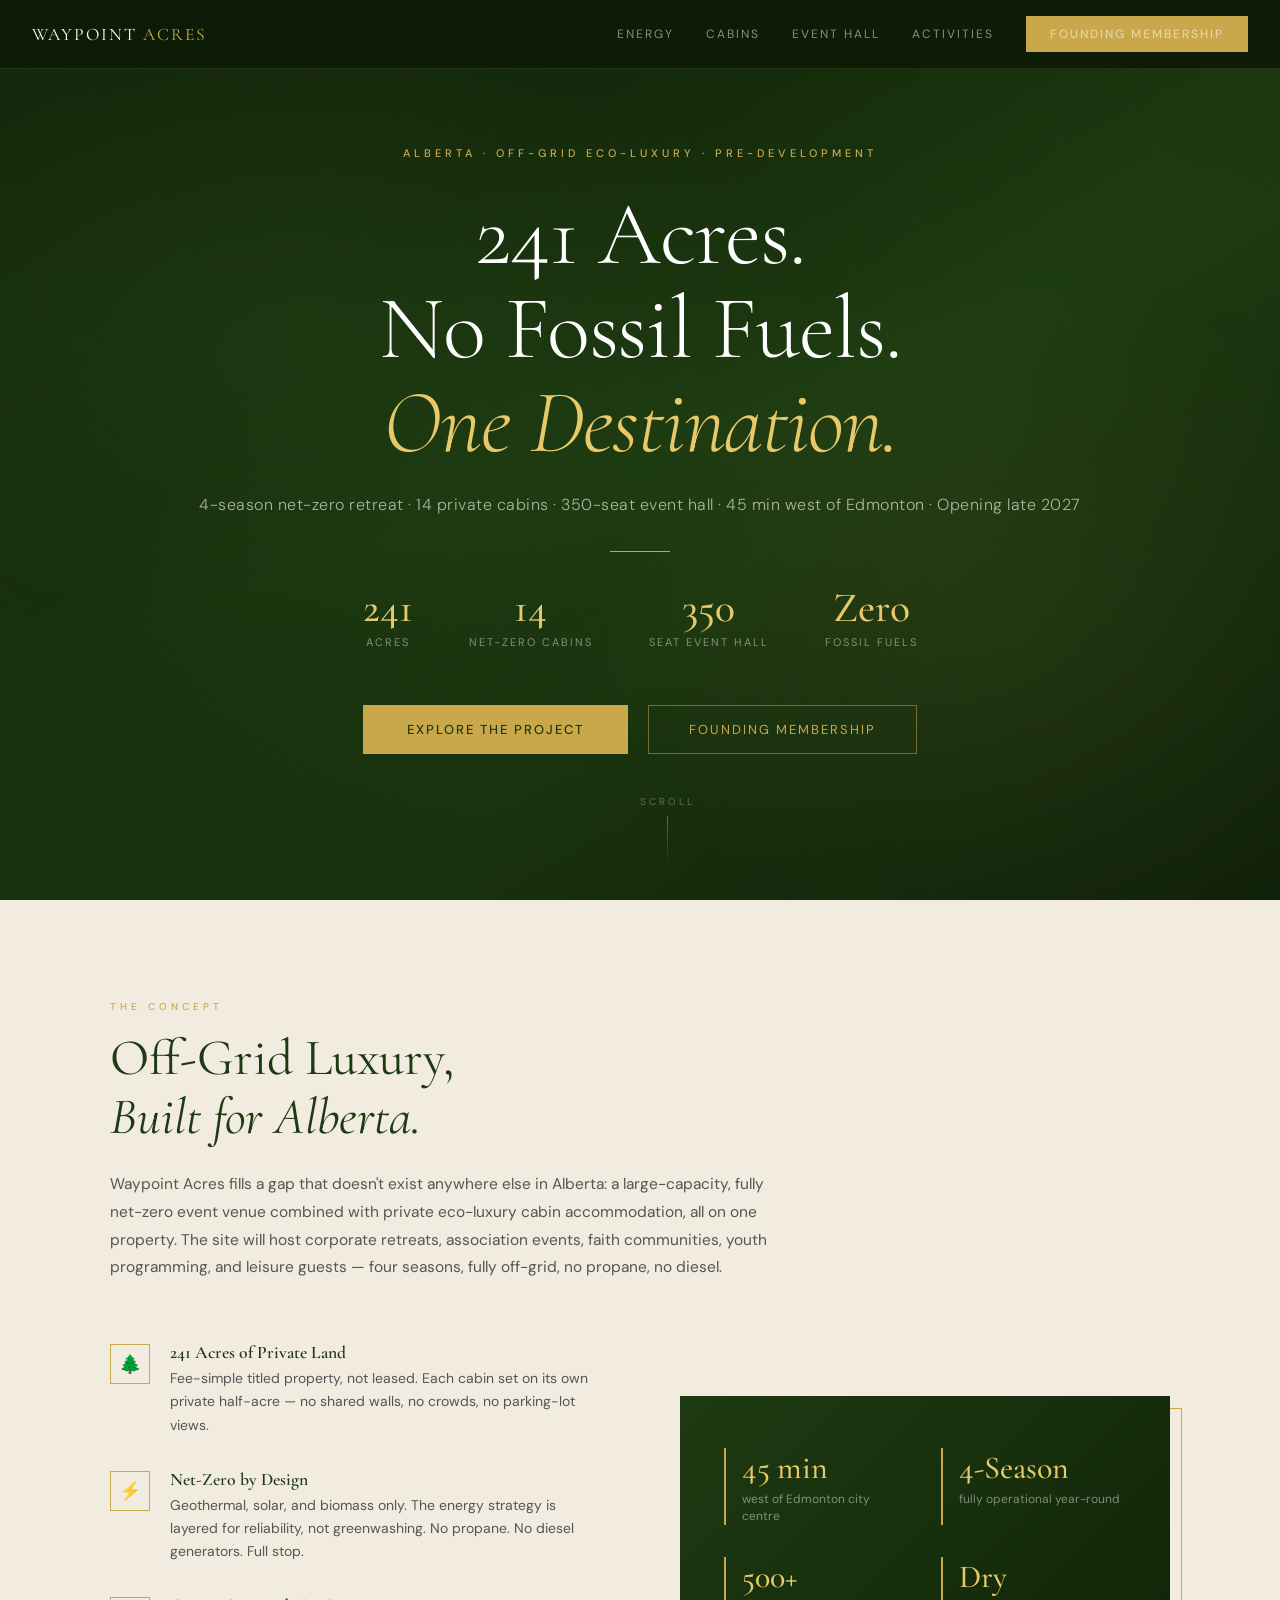
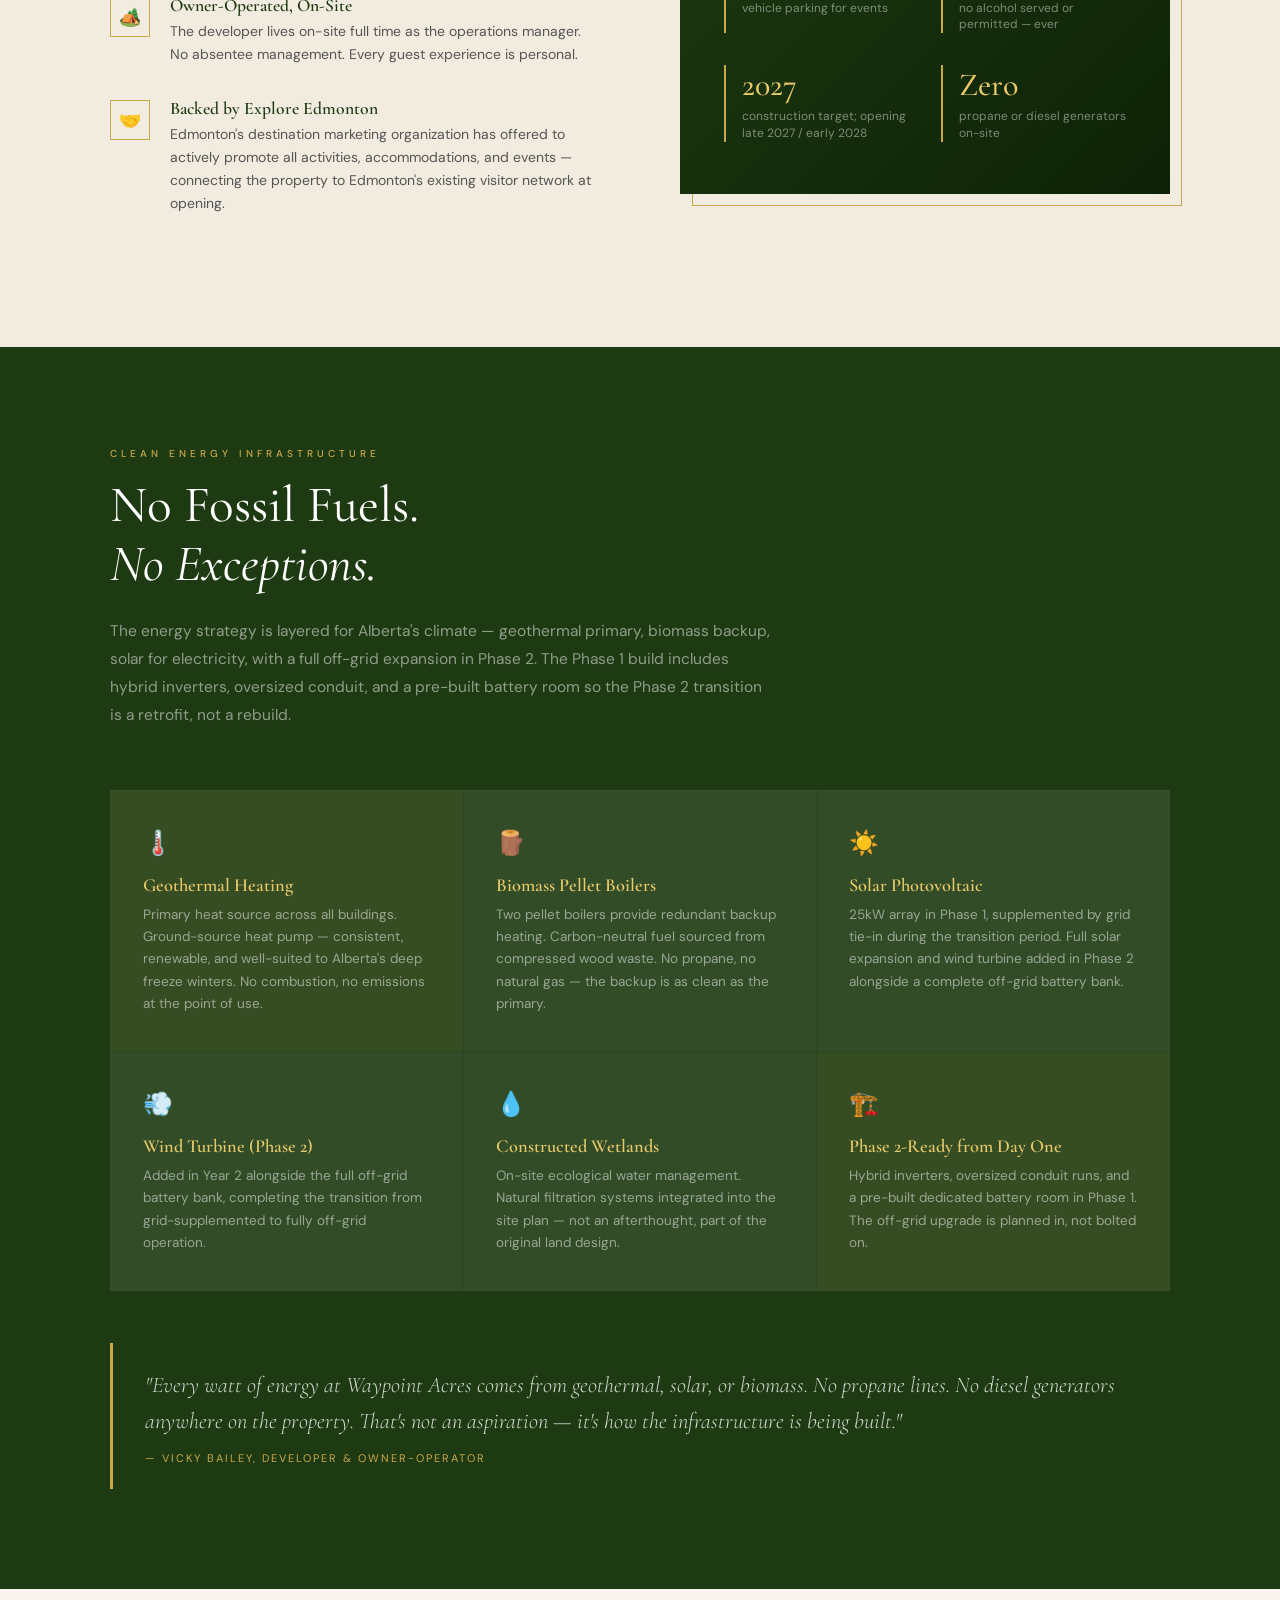
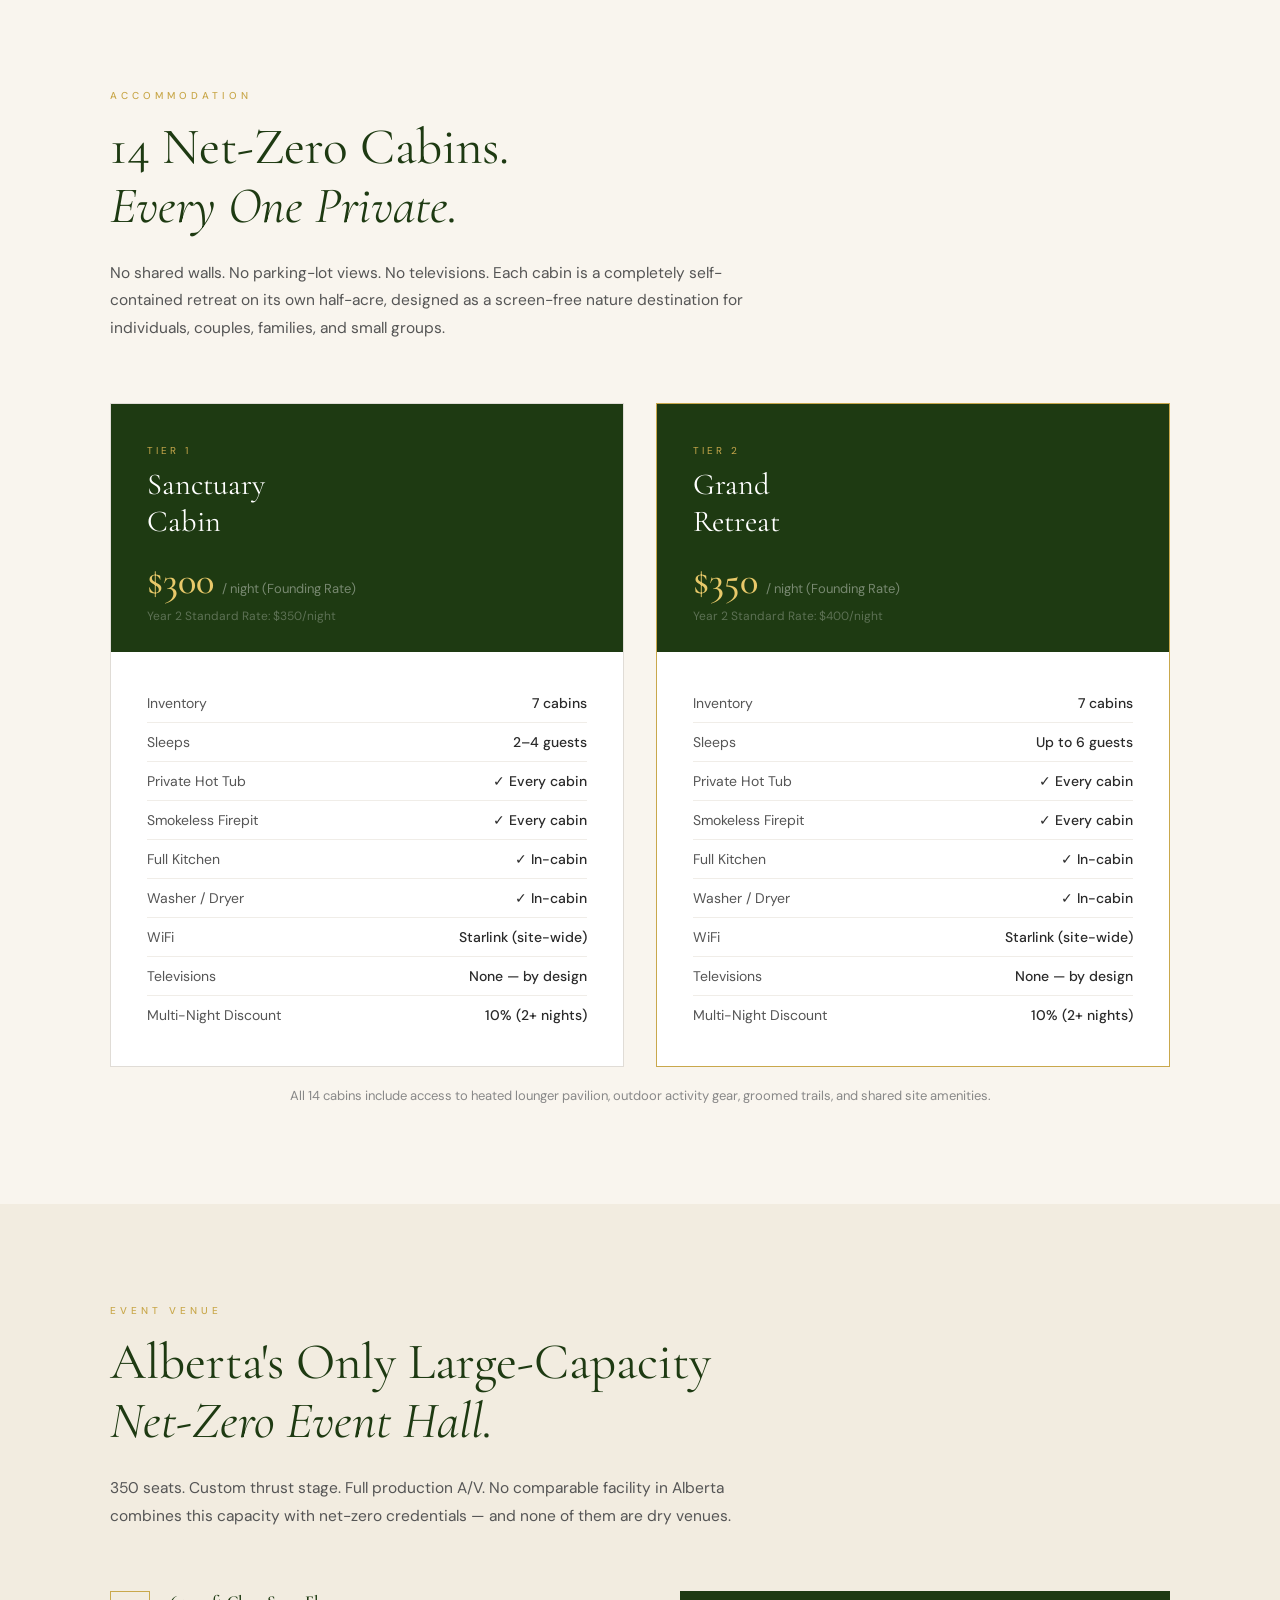
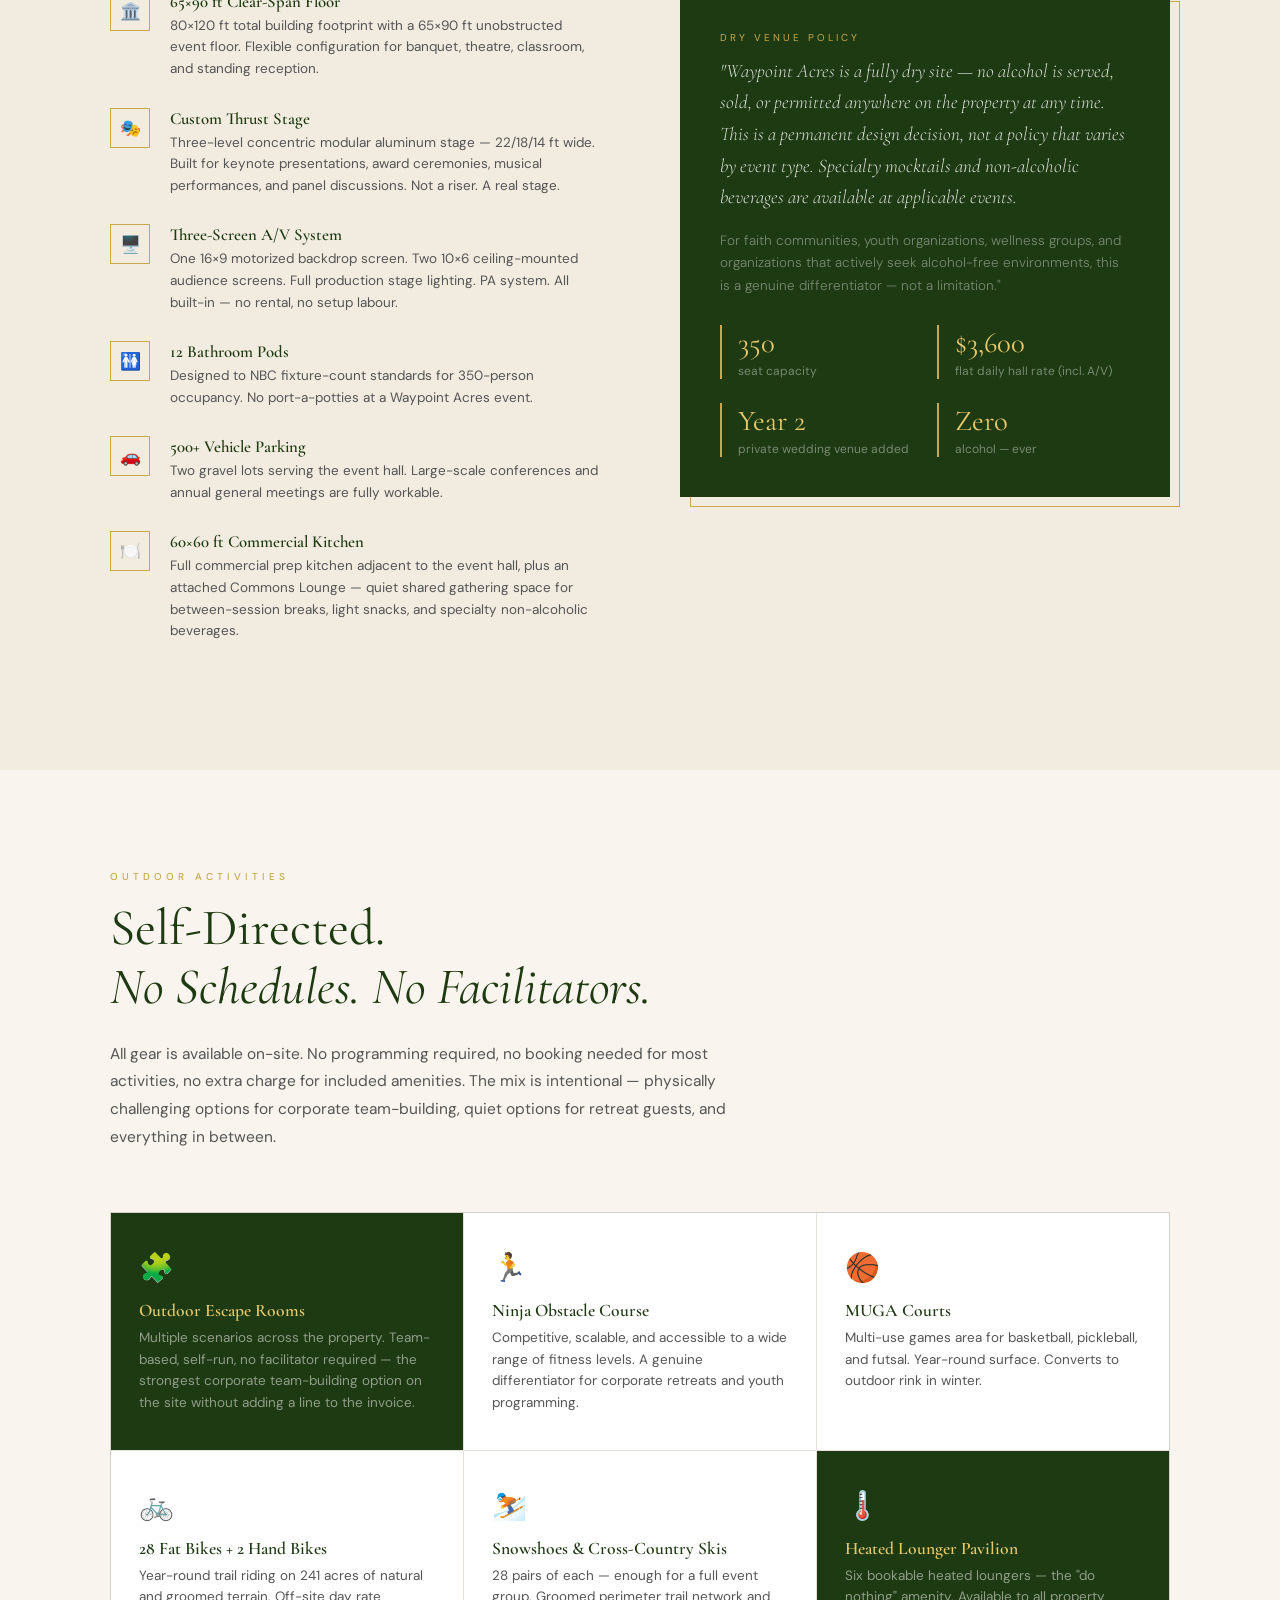
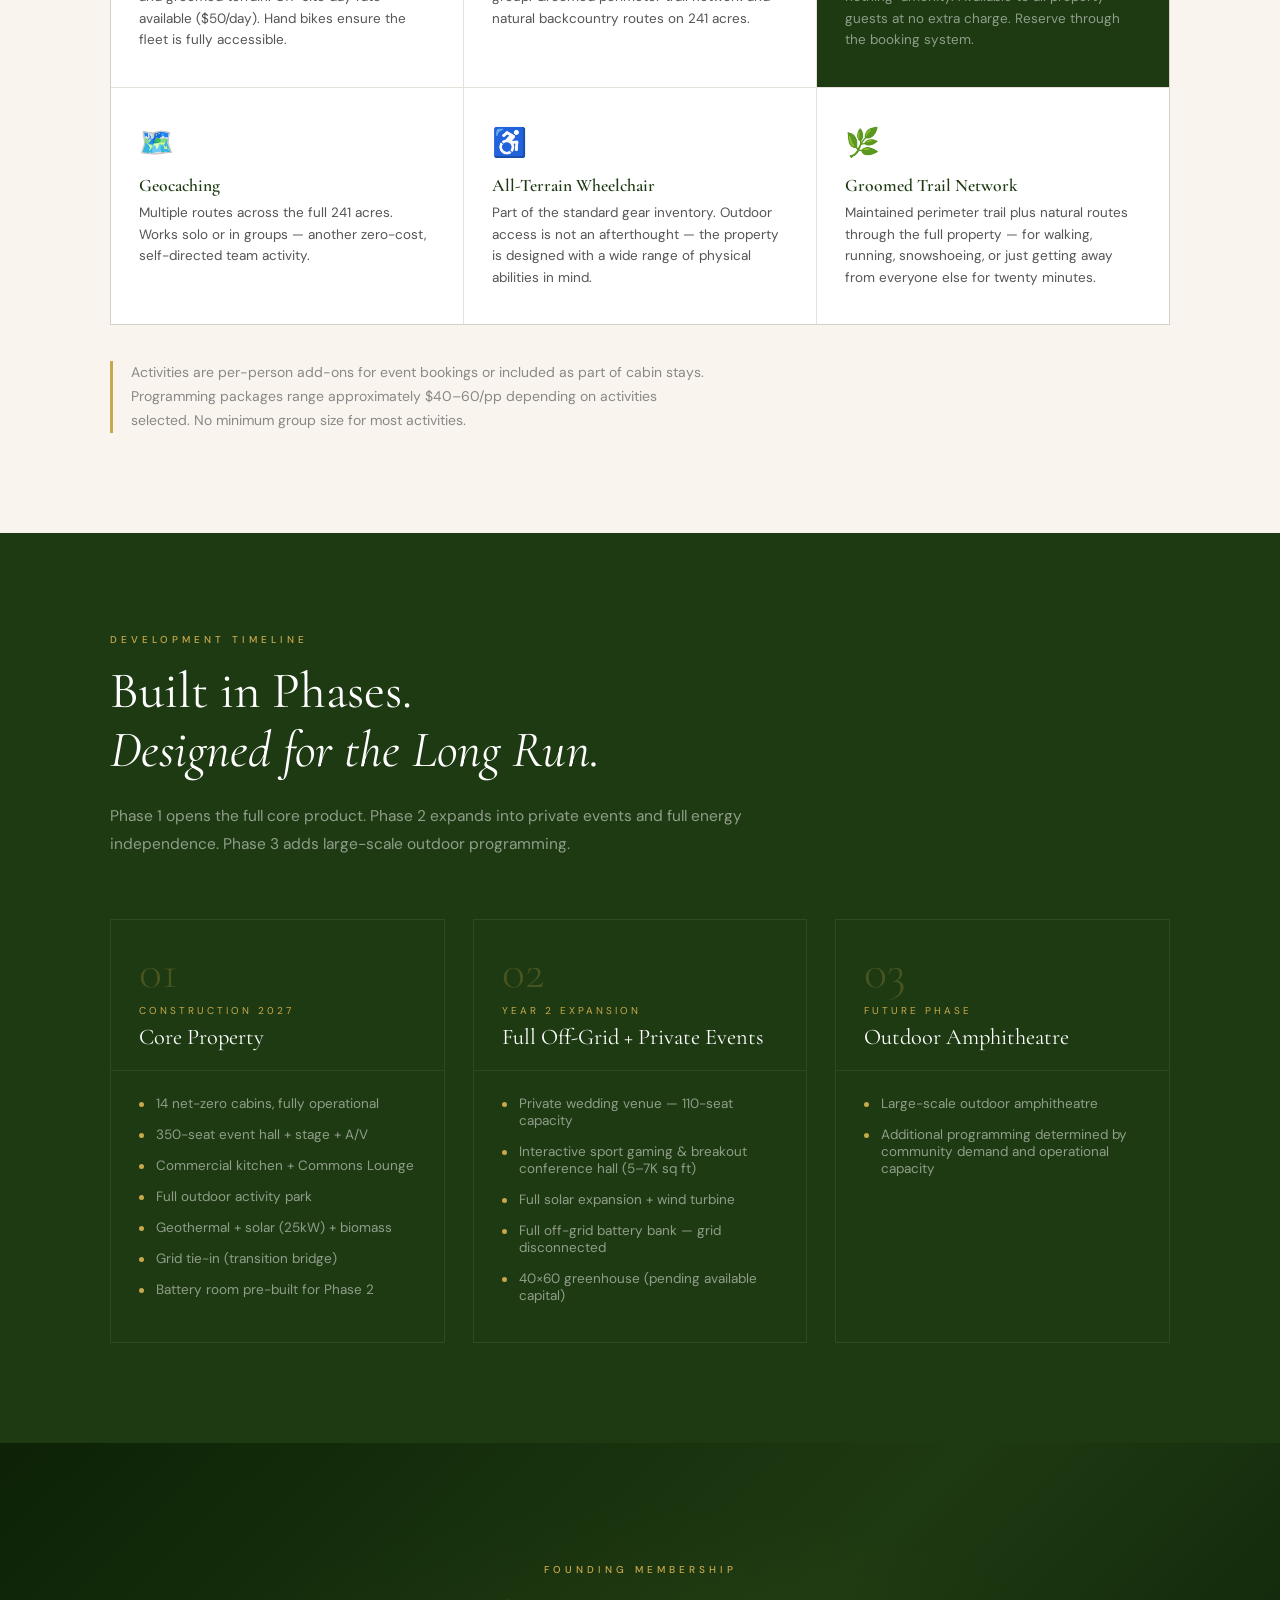
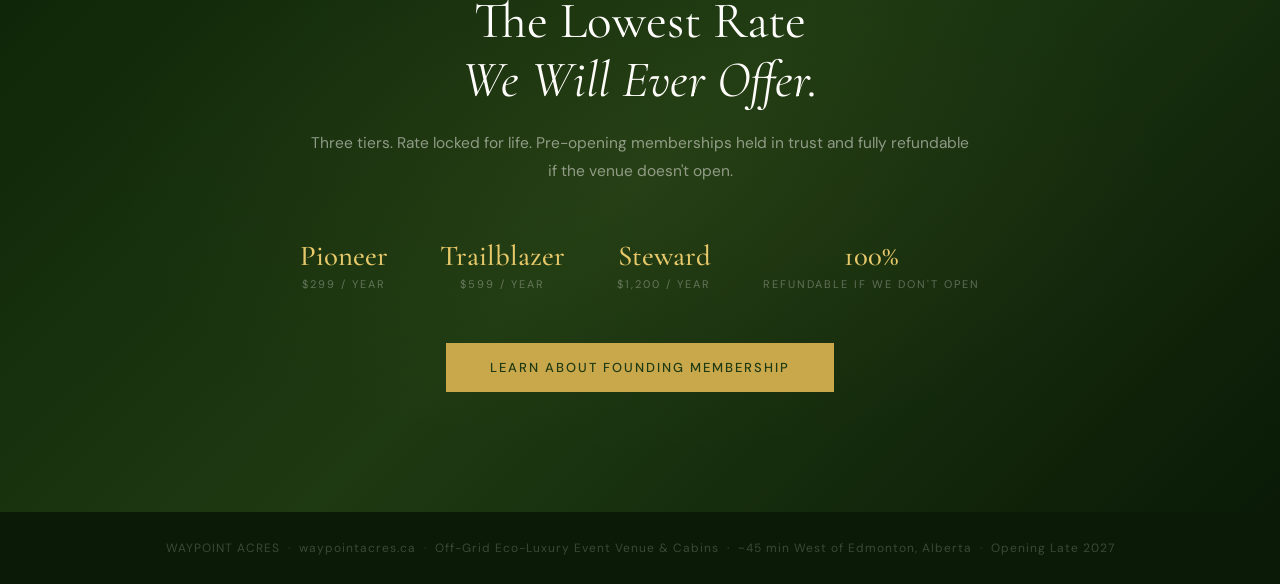
==== index.html @ ee77855a "Create WAhome repo" ====
<!DOCTYPE html>
<html lang="en">
<head>
<meta charset="UTF-8">
<meta name="viewport" content="width=device-width, initial-scale=1.0">
<title>About the Project — Waypoint Acres</title>
<link href="https://fonts.googleapis.com/css2?family=Cormorant+Garamond:ital,wght@0,300;0,400;0,500;0,600;1,300;1,400&family=DM+Sans:wght@300;400;500&display=swap" rel="stylesheet">
<style>
  :root {
    --forest:      #1e3a12;
    --forest-mid:  #2d5016;
    --moss:        #4a7c2f;
    --gold:        #c9a84c;
    --gold-light:  #e8c96a;
    --cream:       #f9f5ee;
    --warm:        #f2ece0;
    --charcoal:    #2a2a2a;
    --mid:         #555;
    --light:       #888;
  }
  * { margin: 0; padding: 0; box-sizing: border-box; }
  html { scroll-behavior: smooth; }
  body { font-family: 'DM Sans', sans-serif; background: var(--cream); color: var(--charcoal); overflow-x: hidden; }

  /* ── NAV ─────────────────────────────────────────────── */
  .topnav {
    position: fixed; top: 0; left: 0; right: 0; z-index: 100;
    background: rgba(14, 28, 8, 0.92); backdrop-filter: blur(8px);
    padding: 16px 32px;
    display: flex; align-items: center; justify-content: space-between;
    border-bottom: 1px solid rgba(201,168,76,0.15);
  }
  .nav-logo { font-family: 'Cormorant Garamond', serif; font-size: 1.1rem; font-weight: 400; color: #fff; letter-spacing: 2px; text-transform: uppercase; text-decoration: none; }
  .nav-logo span { color: var(--gold); }
  .nav-links { display: flex; align-items: center; gap: 32px; }
  .nav-links a { font-size: 12px; letter-spacing: 2px; text-transform: uppercase; color: rgba(255,255,255,0.5); text-decoration: none; transition: color 0.2s; }
  .nav-links a:hover { color: var(--gold); }
  .nav-cta {
    padding: 10px 24px; background: var(--gold); color: var(--forest);
    font-size: 11px; font-weight: 500; letter-spacing: 2px; text-transform: uppercase;
    text-decoration: none; transition: background 0.2s;
  }
  .nav-cta:hover { background: var(--gold-light); }

  /* ── HERO ─────────────────────────────────────────────── */
  .hero {
    min-height: 100vh;
    background:
      linear-gradient(160deg, rgba(18,35,10,0.85) 0%, rgba(30,58,18,0.62) 50%, rgba(18,35,10,0.82) 100%),
      repeating-linear-gradient(60deg, transparent, transparent 80px, rgba(255,255,255,0.015) 80px, rgba(255,255,255,0.015) 81px),
      linear-gradient(135deg, #1a3a0d 0%, #0d2206 30%, #1e4010 60%, #0a1a06 100%);
    display: flex; flex-direction: column; justify-content: center; align-items: center;
    text-align: center; padding: 80px 32px; position: relative; overflow: hidden;
  }
  .hero::before {
    content: '';
    position: absolute; inset: 0;
    background:
      radial-gradient(ellipse 55% 50% at 25% 38%, rgba(74,124,47,0.14) 0%, transparent 70%),
      radial-gradient(ellipse 45% 55% at 78% 68%, rgba(201,168,76,0.07) 0%, transparent 70%);
  }
  .hero-eyebrow { font-size: 11px; font-weight: 500; letter-spacing: 4px; text-transform: uppercase; color: var(--gold); margin-bottom: 28px; position: relative; z-index: 1; opacity: 0; animation: fadeUp 0.8s ease 0.2s forwards; }
  .hero h1 { font-family: 'Cormorant Garamond', serif; font-size: clamp(3rem, 7vw, 6rem); font-weight: 300; color: #fff; line-height: 1.05; letter-spacing: -1px; position: relative; z-index: 1; opacity: 0; animation: fadeUp 1s ease 0.4s forwards; }
  .hero h1 em { font-style: italic; color: var(--gold-light); }
  .hero-sub { font-size: 16px; font-weight: 300; color: rgba(255,255,255,0.62); margin-top: 24px; letter-spacing: 0.5px; position: relative; z-index: 1; opacity: 0; animation: fadeUp 1s ease 0.6s forwards; }
  .hero-divider { width: 60px; height: 1px; background: var(--gold); margin: 36px auto; position: relative; z-index: 1; opacity: 0; animation: fadeUp 1s ease 0.7s forwards; }
  .hero-stats { display: flex; gap: 56px; justify-content: center; flex-wrap: wrap; position: relative; z-index: 1; opacity: 0; animation: fadeUp 1s ease 0.9s forwards; }
  .hero-stat { text-align: center; }
  .hero-stat-num { font-family: 'Cormorant Garamond', serif; font-size: 2.6rem; font-weight: 500; color: var(--gold-light); line-height: 1; }
  .hero-stat-label { font-size: 11px; font-weight: 400; color: rgba(255,255,255,0.45); letter-spacing: 2px; text-transform: uppercase; margin-top: 6px; }
  .hero-cta { margin-top: 56px; position: relative; z-index: 1; opacity: 0; animation: fadeUp 1s ease 1.1s forwards; }
  .btn-primary { display: inline-block; padding: 16px 44px; background: var(--gold); color: var(--forest); font-size: 13px; font-weight: 500; letter-spacing: 2px; text-transform: uppercase; text-decoration: none; transition: all 0.3s ease; }
  .btn-primary:hover { background: var(--gold-light); transform: translateY(-2px); }
  .btn-ghost { display: inline-block; padding: 15px 40px; border: 1px solid rgba(201,168,76,0.5); color: var(--gold); font-size: 13px; font-weight: 400; letter-spacing: 2px; text-transform: uppercase; text-decoration: none; margin-left: 16px; transition: all 0.3s ease; }
  .btn-ghost:hover { border-color: var(--gold); background: rgba(201,168,76,0.07); }
  .scroll-hint { position: absolute; bottom: 36px; left: 50%; transform: translateX(-50%); z-index: 1; opacity: 0; animation: fadeUp 1s ease 1.4s forwards; display: flex; flex-direction: column; align-items: center; gap: 8px; }
  .scroll-hint span { font-size: 10px; letter-spacing: 3px; text-transform: uppercase; color: rgba(255,255,255,0.3); }
  .scroll-line { width: 1px; height: 48px; background: linear-gradient(to bottom, rgba(255,255,255,0.3), transparent); animation: pulse-line 2s ease-in-out infinite; }

  /* ── SECTIONS ─────────────────────────────────────────── */
  section { padding: 100px 32px; }
  .container { max-width: 1060px; margin: 0 auto; }
  .section-label { font-size: 10px; font-weight: 500; letter-spacing: 4px; text-transform: uppercase; color: var(--gold); margin-bottom: 16px; }
  .section-title { font-family: 'Cormorant Garamond', serif; font-size: clamp(2rem, 4vw, 3.2rem); font-weight: 400; color: var(--forest); line-height: 1.15; margin-bottom: 24px; }
  .section-title em { font-style: italic; }
  .section-body { font-size: 15.5px; line-height: 1.8; color: var(--mid); max-width: 660px; }

  /* ── INTRO / ABOUT ────────────────────────────────────── */
  .about { background: var(--warm); }
  .about-grid { display: grid; grid-template-columns: 1fr 1fr; gap: 80px; align-items: center; margin-top: 60px; }
  .about-feature { display: flex; gap: 20px; margin-bottom: 32px; align-items: flex-start; }
  .feature-icon { width: 40px; height: 40px; min-width: 40px; border: 1px solid var(--gold); display: flex; align-items: center; justify-content: center; font-size: 18px; margin-top: 2px; }
  .feature-text h4 { font-family: 'Cormorant Garamond', serif; font-size: 1.1rem; font-weight: 600; color: var(--forest); margin-bottom: 4px; }
  .feature-text p { font-size: 14px; color: var(--mid); line-height: 1.65; }
  .about-visual { background: linear-gradient(135deg, var(--forest) 0%, #0d2206 100%); padding: 52px 44px; position: relative; }
  .about-visual::before { content: ''; position: absolute; top: 12px; left: 12px; right: -12px; bottom: -12px; border: 1px solid var(--gold); z-index: -1; }
  .about-stat-grid { display: grid; grid-template-columns: 1fr 1fr; gap: 32px; }
  .about-stat { border-left: 2px solid var(--gold); padding-left: 16px; }
  .about-stat-num { font-family: 'Cormorant Garamond', serif; font-size: 2rem; font-weight: 500; color: var(--gold-light); }
  .about-stat-desc { font-size: 12px; color: rgba(255,255,255,0.45); margin-top: 4px; line-height: 1.4; }

  /* ── ENERGY ───────────────────────────────────────────── */
  .energy { background: var(--forest); }
  .energy .section-label { color: var(--gold); }
  .energy .section-title { color: #fff; }
  .energy .section-body { color: rgba(255,255,255,0.5); }
  .energy-grid { display: grid; grid-template-columns: repeat(3, 1fr); gap: 1px; background: rgba(255,255,255,0.06); margin-top: 60px; border: 1px solid rgba(255,255,255,0.06); }
  .energy-block { background: rgba(255,255,255,0.03); padding: 36px 32px; }
  .energy-block-icon { font-size: 24px; margin-bottom: 16px; }
  .energy-block h4 { font-family: 'Cormorant Garamond', serif; font-size: 1.15rem; font-weight: 600; color: var(--gold-light); margin-bottom: 8px; }
  .energy-block p { font-size: 13.5px; color: rgba(255,255,255,0.5); line-height: 1.65; }
  .energy-block.accent { background: rgba(201,168,76,0.07); }
  .energy-statement { margin-top: 52px; border-left: 3px solid var(--gold); padding: 24px 32px; }
  .energy-statement p { font-family: 'Cormorant Garamond', serif; font-size: 1.4rem; font-weight: 300; font-style: italic; color: rgba(255,255,255,0.8); line-height: 1.6; }
  .energy-statement cite { display: block; margin-top: 12px; font-size: 11px; letter-spacing: 2px; text-transform: uppercase; color: var(--gold); font-style: normal; }

  /* ── CABINS ───────────────────────────────────────────── */
  .cabins { background: var(--cream); }
  .cabins-grid { display: grid; grid-template-columns: 1fr 1fr; gap: 32px; margin-top: 60px; }
  .cabin-card { border: 1px solid rgba(0,0,0,0.1); overflow: hidden; transition: transform 0.3s ease, box-shadow 0.3s ease; }
  .cabin-card:hover { transform: translateY(-4px); box-shadow: 0 20px 60px rgba(0,0,0,0.1); }
  .cabin-card.featured { border-color: var(--gold); }
  .cabin-header { padding: 40px 36px 28px; background: var(--forest); position: relative; }
  .cabin-badge { position: absolute; top: 20px; right: 20px; background: var(--gold); color: var(--forest); font-size: 10px; font-weight: 500; letter-spacing: 2px; text-transform: uppercase; padding: 6px 14px; }
  .cabin-label { font-size: 10px; letter-spacing: 3px; text-transform: uppercase; color: var(--gold); margin-bottom: 10px; }
  .cabin-name { font-family: 'Cormorant Garamond', serif; font-size: 1.9rem; font-weight: 400; color: #fff; line-height: 1.2; }
  .cabin-rate { margin-top: 18px; display: flex; align-items: baseline; gap: 8px; }
  .cabin-rate-num { font-family: 'Cormorant Garamond', serif; font-size: 2.4rem; font-weight: 500; color: var(--gold-light); }
  .cabin-rate-label { font-size: 13px; color: rgba(255,255,255,0.4); }
  .cabin-rate-note { font-size: 12px; color: rgba(255,255,255,0.28); margin-top: 4px; }
  .cabin-body { padding: 32px 36px; background: #fff; }
  .cabin-row { display: flex; justify-content: space-between; align-items: center; padding: 10px 0; border-bottom: 1px solid #f0ede8; font-size: 14px; }
  .cabin-row:last-child { border-bottom: none; }
  .cabin-row-label { color: var(--mid); }
  .cabin-row-value { font-weight: 500; color: var(--charcoal); }

  /* ── EVENT HALL ───────────────────────────────────────── */
  .eventhall { background: var(--warm); }
  .hall-grid { display: grid; grid-template-columns: 1fr 1fr; gap: 80px; align-items: start; margin-top: 60px; }
  .hall-specs { }
  .hall-spec-row { display: flex; gap: 20px; margin-bottom: 28px; align-items: flex-start; }
  .hall-spec-icon { width: 40px; height: 40px; min-width: 40px; border: 1px solid var(--gold); display: flex; align-items: center; justify-content: center; font-size: 17px; }
  .hall-spec-text h4 { font-family: 'Cormorant Garamond', serif; font-size: 1.05rem; font-weight: 600; color: var(--forest); margin-bottom: 3px; }
  .hall-spec-text p { font-size: 13.5px; color: var(--mid); line-height: 1.6; }
  .hall-notice {
    background: var(--forest); padding: 40px 40px;
    position: relative;
  }
  .hall-notice::before { content: ''; position: absolute; top: 10px; left: 10px; right: -10px; bottom: -10px; border: 1px solid var(--gold); z-index: -1; }
  .hall-notice-label { font-size: 10px; letter-spacing: 3px; text-transform: uppercase; color: var(--gold); margin-bottom: 12px; }
  .hall-notice p { font-family: 'Cormorant Garamond', serif; font-size: 1.2rem; font-weight: 300; font-style: italic; color: rgba(255,255,255,0.82); line-height: 1.65; }
  .hall-stat-row { display: grid; grid-template-columns: 1fr 1fr; gap: 24px; margin-top: 28px; }
  .hall-stat { border-left: 2px solid var(--gold); padding-left: 16px; }
  .hall-stat-num { font-family: 'Cormorant Garamond', serif; font-size: 1.8rem; color: var(--gold-light); }
  .hall-stat-label { font-size: 12px; color: rgba(255,255,255,0.4); margin-top: 3px; }

  /* ── ACTIVITIES ───────────────────────────────────────── */
  .activities { background: var(--cream); }
  .activities-grid { display: grid; grid-template-columns: repeat(3, 1fr); gap: 1px; background: rgba(0,0,0,0.08); margin-top: 60px; border: 1px solid rgba(0,0,0,0.08); }
  .activity-block { background: #fff; padding: 36px 28px; }
  .activity-block-icon { font-size: 28px; margin-bottom: 14px; }
  .activity-block h4 { font-family: 'Cormorant Garamond', serif; font-size: 1.1rem; font-weight: 600; color: var(--forest); margin-bottom: 6px; }
  .activity-block p { font-size: 13.5px; color: var(--mid); line-height: 1.6; }
  .activity-block.accent { background: var(--forest); }
  .activity-block.accent h4 { color: var(--gold-light); }
  .activity-block.accent p { color: rgba(255,255,255,0.5); }
  .activity-note { margin-top: 36px; font-size: 14px; color: var(--light); border-left: 3px solid var(--gold); padding-left: 18px; line-height: 1.7; max-width: 600px; }

  /* ── PHASES ───────────────────────────────────────────── */
  .phases { background: var(--forest); }
  .phases .section-label { color: var(--gold); }
  .phases .section-title { color: #fff; }
  .phases .section-body { color: rgba(255,255,255,0.5); }
  .phases-grid { display: grid; grid-template-columns: repeat(3, 1fr); gap: 28px; margin-top: 60px; }
  .phase-card { border: 1px solid rgba(255,255,255,0.08); }
  .phase-header { padding: 28px 28px 20px; border-bottom: 1px solid rgba(255,255,255,0.06); }
  .phase-num { font-family: 'Cormorant Garamond', serif; font-size: 3rem; font-weight: 300; color: rgba(201,168,76,0.25); line-height: 1; }
  .phase-label { font-size: 10px; letter-spacing: 3px; text-transform: uppercase; color: var(--gold); margin-top: 8px; }
  .phase-name { font-family: 'Cormorant Garamond', serif; font-size: 1.4rem; font-weight: 400; color: #fff; margin-top: 6px; }
  .phase-body { padding: 24px 28px; }
  .phase-item { display: flex; gap: 12px; margin-bottom: 14px; font-size: 13.5px; color: rgba(255,255,255,0.5); align-items: flex-start; }
  .phase-dot { width: 5px; height: 5px; min-width: 5px; background: var(--gold); border-radius: 50%; margin-top: 7px; }

  /* ── CTA ──────────────────────────────────────────────── */
  .cta-section {
    background: linear-gradient(135deg, #0d2206 0%, #1e3a12 50%, #0a1a06 100%);
    text-align: center; padding: 120px 32px; position: relative; overflow: hidden;
  }
  .cta-section::before { content: ''; position: absolute; inset: 0; background: radial-gradient(ellipse 60% 60% at 50% 50%, rgba(201,168,76,0.05) 0%, transparent 70%); }
  .cta-section .section-label { color: var(--gold); }
  .cta-section .section-title { color: #fff; max-width: 600px; margin: 0 auto 20px; }
  .cta-section .section-body { color: rgba(255,255,255,0.5); margin: 0 auto 52px; }
  .cta-details { display: flex; justify-content: center; gap: 52px; flex-wrap: wrap; margin-bottom: 52px; position: relative; z-index: 1; }
  .cta-detail { text-align: center; }
  .cta-detail-num { font-family: 'Cormorant Garamond', serif; font-size: 1.8rem; color: var(--gold-light); font-weight: 500; }
  .cta-detail-label { font-size: 11px; color: rgba(255,255,255,0.3); letter-spacing: 2px; text-transform: uppercase; margin-top: 4px; }

  /* ── FOOTER ─────────────────────────────────────────────── */
  footer { background: #0a1a06; padding: 28px 32px; text-align: center; }
  footer p { font-size: 12px; color: rgba(255,255,255,0.2); letter-spacing: 1px; }

  /* ── ANIMATIONS ─────────────────────────────────────────── */
  @keyframes fadeUp { from { opacity: 0; transform: translateY(24px); } to { opacity: 1; transform: translateY(0); } }
  @keyframes pulse-line { 0%, 100% { opacity: 0.3; transform: scaleY(1); } 50% { opacity: 0.7; transform: scaleY(1.1); } }
  .reveal { opacity: 0; transform: translateY(32px); transition: opacity 0.7s ease, transform 0.7s ease; }
  .reveal.visible { opacity: 1; transform: translateY(0); }

  /* ── RESPONSIVE ─────────────────────────────────────────── */
  @media (max-width: 900px) { .phases-grid { grid-template-columns: 1fr; max-width: 480px; margin-left: auto; margin-right: auto; } .cabins-grid { grid-template-columns: 1fr; max-width: 480px; margin-left: auto; margin-right: auto; } }
  @media (max-width: 768px) { .about-grid, .hall-grid { grid-template-columns: 1fr; gap: 48px; } .energy-grid, .activities-grid { grid-template-columns: 1fr; } .hero-stats { gap: 32px; } .nav-links { display: none; } }
</style>
</head>
<body>

<!-- NAV -->
<nav class="topnav">
  <a href="#" class="nav-logo">Waypoint <span>Acres</span></a>
  <div class="nav-links">
    <a href="#energy">Energy</a>
    <a href="#cabins">Cabins</a>
    <a href="#hall">Event Hall</a>
    <a href="#activities">Activities</a>
    <a href="WA_FoundingMembership_v2.html" class="nav-cta">Founding Membership</a>
  </div>
</nav>

<!-- HERO -->
<section class="hero">
  <p class="hero-eyebrow">Alberta · Off-Grid Eco-Luxury · Pre-Development</p>
  <h1>241 Acres.<br>No Fossil Fuels.<br><em>One Destination.</em></h1>
  <p class="hero-sub">4-season net-zero retreat · 14 private cabins · 350-seat event hall · 45 min west of Edmonton · Opening late 2027</p>
  <div class="hero-divider"></div>
  <div class="hero-stats">
    <div class="hero-stat"><div class="hero-stat-num">241</div><div class="hero-stat-label">Acres</div></div>
    <div class="hero-stat"><div class="hero-stat-num">14</div><div class="hero-stat-label">Net-Zero Cabins</div></div>
    <div class="hero-stat"><div class="hero-stat-num">350</div><div class="hero-stat-label">Seat Event Hall</div></div>
    <div class="hero-stat"><div class="hero-stat-num">Zero</div><div class="hero-stat-label">Fossil Fuels</div></div>
  </div>
  <div class="hero-cta">
    <a href="#about" class="btn-primary">Explore the Project</a>
    <a href="WA_FoundingMembership_v2.html" class="btn-ghost">Founding Membership</a>
  </div>
  <div class="scroll-hint"><span>Scroll</span><div class="scroll-line"></div></div>
</section>

<!-- ABOUT -->
<section class="about" id="about">
  <div class="container">
    <p class="section-label reveal">The Concept</p>
    <h2 class="section-title reveal">Off-Grid Luxury,<br><em>Built for Alberta.</em></h2>
    <p class="section-body reveal">Waypoint Acres fills a gap that doesn't exist anywhere else in Alberta: a large-capacity, fully net-zero event venue combined with private eco-luxury cabin accommodation, all on one property. The site will host corporate retreats, association events, faith communities, youth programming, and leisure guests — four seasons, fully off-grid, no propane, no diesel.</p>

    <div class="about-grid reveal">
      <div>
        <div class="about-feature">
          <div class="feature-icon">🌲</div>
          <div class="feature-text">
            <h4>241 Acres of Private Land</h4>
            <p>Fee-simple titled property, not leased. Each cabin set on its own private half-acre — no shared walls, no crowds, no parking-lot views.</p>
          </div>
        </div>
        <div class="about-feature">
          <div class="feature-icon">⚡</div>
          <div class="feature-text">
            <h4>Net-Zero by Design</h4>
            <p>Geothermal, solar, and biomass only. The energy strategy is layered for reliability, not greenwashing. No propane. No diesel generators. Full stop.</p>
          </div>
        </div>
        <div class="about-feature">
          <div class="feature-icon">🏕️</div>
          <div class="feature-text">
            <h4>Owner-Operated, On-Site</h4>
            <p>The developer lives on-site full time as the operations manager. No absentee management. Every guest experience is personal.</p>
          </div>
        </div>
        <div class="about-feature">
          <div class="feature-icon">🤝</div>
          <div class="feature-text">
            <h4>Backed by Explore Edmonton</h4>
            <p>Edmonton's destination marketing organization has offered to actively promote all activities, accommodations, and events — connecting the property to Edmonton's existing visitor network at opening.</p>
          </div>
        </div>
      </div>
      <div class="about-visual">
        <div class="about-stat-grid">
          <div class="about-stat"><div class="about-stat-num">45 min</div><div class="about-stat-desc">west of Edmonton city centre</div></div>
          <div class="about-stat"><div class="about-stat-num">4-Season</div><div class="about-stat-desc">fully operational year-round</div></div>
          <div class="about-stat"><div class="about-stat-num">500+</div><div class="about-stat-desc">vehicle parking for events</div></div>
          <div class="about-stat"><div class="about-stat-num">Dry</div><div class="about-stat-desc">no alcohol served or permitted — ever</div></div>
          <div class="about-stat"><div class="about-stat-num">2027</div><div class="about-stat-desc">construction target; opening late 2027 / early 2028</div></div>
          <div class="about-stat"><div class="about-stat-num">Zero</div><div class="about-stat-desc">propane or diesel generators on-site</div></div>
        </div>
      </div>
    </div>
  </div>
</section>

<!-- ENERGY -->
<section class="energy" id="energy">
  <div class="container">
    <p class="section-label reveal">Clean Energy Infrastructure</p>
    <h2 class="section-title reveal">No Fossil Fuels.<br><em>No Exceptions.</em></h2>
    <p class="section-body reveal">The energy strategy is layered for Alberta's climate — geothermal primary, biomass backup, solar for electricity, with a full off-grid expansion in Phase 2. The Phase 1 build includes hybrid inverters, oversized conduit, and a pre-built battery room so the Phase 2 transition is a retrofit, not a rebuild.</p>

    <div class="energy-grid reveal">
      <div class="energy-block accent">
        <div class="energy-block-icon">🌡️</div>
        <h4>Geothermal Heating</h4>
        <p>Primary heat source across all buildings. Ground-source heat pump — consistent, renewable, and well-suited to Alberta's deep freeze winters. No combustion, no emissions at the point of use.</p>
      </div>
      <div class="energy-block">
        <div class="energy-block-icon">🪵</div>
        <h4>Biomass Pellet Boilers</h4>
        <p>Two pellet boilers provide redundant backup heating. Carbon-neutral fuel sourced from compressed wood waste. No propane, no natural gas — the backup is as clean as the primary.</p>
      </div>
      <div class="energy-block">
        <div class="energy-block-icon">☀️</div>
        <h4>Solar Photovoltaic</h4>
        <p>25kW array in Phase 1, supplemented by grid tie-in during the transition period. Full solar expansion and wind turbine added in Phase 2 alongside a complete off-grid battery bank.</p>
      </div>
      <div class="energy-block">
        <div class="energy-block-icon">💨</div>
        <h4>Wind Turbine (Phase 2)</h4>
        <p>Added in Year 2 alongside the full off-grid battery bank, completing the transition from grid-supplemented to fully off-grid operation.</p>
      </div>
      <div class="energy-block">
        <div class="energy-block-icon">💧</div>
        <h4>Constructed Wetlands</h4>
        <p>On-site ecological water management. Natural filtration systems integrated into the site plan — not an afterthought, part of the original land design.</p>
      </div>
      <div class="energy-block accent">
        <div class="energy-block-icon">🏗️</div>
        <h4>Phase 2-Ready from Day One</h4>
        <p>Hybrid inverters, oversized conduit runs, and a pre-built dedicated battery room in Phase 1. The off-grid upgrade is planned in, not bolted on.</p>
      </div>
    </div>

    <div class="energy-statement reveal">
      <p>"Every watt of energy at Waypoint Acres comes from geothermal, solar, or biomass. No propane lines. No diesel generators anywhere on the property. That's not an aspiration — it's how the infrastructure is being built."</p>
      <cite>— Vicky Bailey, Developer &amp; Owner-Operator</cite>
    </div>
  </div>
</section>

<!-- CABINS -->
<section class="cabins" id="cabins">
  <div class="container">
    <p class="section-label reveal">Accommodation</p>
    <h2 class="section-title reveal">14 Net-Zero Cabins.<br><em>Every One Private.</em></h2>
    <p class="section-body reveal">No shared walls. No parking-lot views. No televisions. Each cabin is a completely self-contained retreat on its own half-acre, designed as a screen-free nature destination for individuals, couples, families, and small groups.</p>

    <div class="cabins-grid reveal">

      <div class="cabin-card">
        <div class="cabin-header">
          <p class="cabin-label">Tier 1</p>
          <h3 class="cabin-name">Sanctuary<br>Cabin</h3>
          <div class="cabin-rate">
            <span class="cabin-rate-num">$300</span>
            <span class="cabin-rate-label">/ night (Founding Rate)</span>
          </div>
          <div class="cabin-rate-note">Year 2 Standard Rate: $350/night</div>
        </div>
        <div class="cabin-body">
          <div class="cabin-row"><span class="cabin-row-label">Inventory</span><span class="cabin-row-value">7 cabins</span></div>
          <div class="cabin-row"><span class="cabin-row-label">Sleeps</span><span class="cabin-row-value">2–4 guests</span></div>
          <div class="cabin-row"><span class="cabin-row-label">Private Hot Tub</span><span class="cabin-row-value">✓ Every cabin</span></div>
          <div class="cabin-row"><span class="cabin-row-label">Smokeless Firepit</span><span class="cabin-row-value">✓ Every cabin</span></div>
          <div class="cabin-row"><span class="cabin-row-label">Full Kitchen</span><span class="cabin-row-value">✓ In-cabin</span></div>
          <div class="cabin-row"><span class="cabin-row-label">Washer / Dryer</span><span class="cabin-row-value">✓ In-cabin</span></div>
          <div class="cabin-row"><span class="cabin-row-label">WiFi</span><span class="cabin-row-value">Starlink (site-wide)</span></div>
          <div class="cabin-row"><span class="cabin-row-label">Televisions</span><span class="cabin-row-value">None — by design</span></div>
          <div class="cabin-row"><span class="cabin-row-label">Multi-Night Discount</span><span class="cabin-row-value">10% (2+ nights)</span></div>
        </div>
      </div>

      <div class="cabin-card featured">
        <div class="cabin-badge">More Space</div>
        <div class="cabin-header">
          <p class="cabin-label">Tier 2</p>
          <h3 class="cabin-name">Grand<br>Retreat</h3>
          <div class="cabin-rate">
            <span class="cabin-rate-num">$350</span>
            <span class="cabin-rate-label">/ night (Founding Rate)</span>
          </div>
          <div class="cabin-rate-note">Year 2 Standard Rate: $400/night</div>
        </div>
        <div class="cabin-body">
          <div class="cabin-row"><span class="cabin-row-label">Inventory</span><span class="cabin-row-value">7 cabins</span></div>
          <div class="cabin-row"><span class="cabin-row-label">Sleeps</span><span class="cabin-row-value">Up to 6 guests</span></div>
          <div class="cabin-row"><span class="cabin-row-label">Private Hot Tub</span><span class="cabin-row-value">✓ Every cabin</span></div>
          <div class="cabin-row"><span class="cabin-row-label">Smokeless Firepit</span><span class="cabin-row-value">✓ Every cabin</span></div>
          <div class="cabin-row"><span class="cabin-row-label">Full Kitchen</span><span class="cabin-row-value">✓ In-cabin</span></div>
          <div class="cabin-row"><span class="cabin-row-label">Washer / Dryer</span><span class="cabin-row-value">✓ In-cabin</span></div>
          <div class="cabin-row"><span class="cabin-row-label">WiFi</span><span class="cabin-row-value">Starlink (site-wide)</span></div>
          <div class="cabin-row"><span class="cabin-row-label">Televisions</span><span class="cabin-row-value">None — by design</span></div>
          <div class="cabin-row"><span class="cabin-row-label">Multi-Night Discount</span><span class="cabin-row-value">10% (2+ nights)</span></div>
        </div>
      </div>

    </div>
    <p style="margin-top: 20px; font-size: 13px; color: var(--light); text-align: center;">All 14 cabins include access to heated lounger pavilion, outdoor activity gear, groomed trails, and shared site amenities.</p>
  </div>
</section>

<!-- EVENT HALL -->
<section class="eventhall" id="hall">
  <div class="container">
    <p class="section-label reveal">Event Venue</p>
    <h2 class="section-title reveal">Alberta's Only Large-Capacity<br><em>Net-Zero Event Hall.</em></h2>
    <p class="section-body reveal">350 seats. Custom thrust stage. Full production A/V. No comparable facility in Alberta combines this capacity with net-zero credentials — and none of them are dry venues.</p>

    <div class="hall-grid reveal">
      <div class="hall-specs">
        <div class="hall-spec-row">
          <div class="hall-spec-icon">🏛️</div>
          <div class="hall-spec-text"><h4>65×90 ft Clear-Span Floor</h4><p>80×120 ft total building footprint with a 65×90 ft unobstructed event floor. Flexible configuration for banquet, theatre, classroom, and standing reception.</p></div>
        </div>
        <div class="hall-spec-row">
          <div class="hall-spec-icon">🎭</div>
          <div class="hall-spec-text"><h4>Custom Thrust Stage</h4><p>Three-level concentric modular aluminum stage — 22/18/14 ft wide. Built for keynote presentations, award ceremonies, musical performances, and panel discussions. Not a riser. A real stage.</p></div>
        </div>
        <div class="hall-spec-row">
          <div class="hall-spec-icon">🖥️</div>
          <div class="hall-spec-text"><h4>Three-Screen A/V System</h4><p>One 16×9 motorized backdrop screen. Two 10×6 ceiling-mounted audience screens. Full production stage lighting. PA system. All built-in — no rental, no setup labour.</p></div>
        </div>
        <div class="hall-spec-row">
          <div class="hall-spec-icon">🚻</div>
          <div class="hall-spec-text"><h4>12 Bathroom Pods</h4><p>Designed to NBC fixture-count standards for 350-person occupancy. No port-a-potties at a Waypoint Acres event.</p></div>
        </div>
        <div class="hall-spec-row">
          <div class="hall-spec-icon">🚗</div>
          <div class="hall-spec-text"><h4>500+ Vehicle Parking</h4><p>Two gravel lots serving the event hall. Large-scale conferences and annual general meetings are fully workable.</p></div>
        </div>
        <div class="hall-spec-row">
          <div class="hall-spec-icon">🍽️</div>
          <div class="hall-spec-text"><h4>60×60 ft Commercial Kitchen</h4><p>Full commercial prep kitchen adjacent to the event hall, plus an attached Commons Lounge — quiet shared gathering space for between-session breaks, light snacks, and specialty non-alcoholic beverages.</p></div>
        </div>
      </div>

      <div class="hall-notice">
        <div class="hall-notice-label">Dry Venue Policy</div>
        <p>"Waypoint Acres is a fully dry site — no alcohol is served, sold, or permitted anywhere on the property at any time. This is a permanent design decision, not a policy that varies by event type. Specialty mocktails and non-alcoholic beverages are available at applicable events.</p>
        <p style="margin-top: 16px; font-size: 13.5px; color: rgba(255,255,255,0.4); font-family: 'DM Sans'; font-style: normal; font-weight: 300; line-height: 1.65;">For faith communities, youth organizations, wellness groups, and organizations that actively seek alcohol-free environments, this is a genuine differentiator — not a limitation."</p>
        <div class="hall-stat-row">
          <div class="hall-stat"><div class="hall-stat-num">350</div><div class="hall-stat-label">seat capacity</div></div>
          <div class="hall-stat"><div class="hall-stat-num">$3,600</div><div class="hall-stat-label">flat daily hall rate (incl. A/V)</div></div>
          <div class="hall-stat"><div class="hall-stat-num">Year 2</div><div class="hall-stat-label">private wedding venue added</div></div>
          <div class="hall-stat"><div class="hall-stat-num">Zero</div><div class="hall-stat-label">alcohol — ever</div></div>
        </div>
      </div>
    </div>
  </div>
</section>

<!-- ACTIVITIES -->
<section class="activities" id="activities">
  <div class="container">
    <p class="section-label reveal">Outdoor Activities</p>
    <h2 class="section-title reveal">Self-Directed.<br><em>No Schedules. No Facilitators.</em></h2>
    <p class="section-body reveal">All gear is available on-site. No programming required, no booking needed for most activities, no extra charge for included amenities. The mix is intentional — physically challenging options for corporate team-building, quiet options for retreat guests, and everything in between.</p>

    <div class="activities-grid reveal">
      <div class="activity-block accent">
        <div class="activity-block-icon">🧩</div>
        <h4>Outdoor Escape Rooms</h4>
        <p>Multiple scenarios across the property. Team-based, self-run, no facilitator required — the strongest corporate team-building option on the site without adding a line to the invoice.</p>
      </div>
      <div class="activity-block">
        <div class="activity-block-icon">🏃</div>
        <h4>Ninja Obstacle Course</h4>
        <p>Competitive, scalable, and accessible to a wide range of fitness levels. A genuine differentiator for corporate retreats and youth programming.</p>
      </div>
      <div class="activity-block">
        <div class="activity-block-icon">🏀</div>
        <h4>MUGA Courts</h4>
        <p>Multi-use games area for basketball, pickleball, and futsal. Year-round surface. Converts to outdoor rink in winter.</p>
      </div>
      <div class="activity-block">
        <div class="activity-block-icon">🚲</div>
        <h4>28 Fat Bikes + 2 Hand Bikes</h4>
        <p>Year-round trail riding on 241 acres of natural and groomed terrain. Off-site day rate available ($50/day). Hand bikes ensure the fleet is fully accessible.</p>
      </div>
      <div class="activity-block">
        <div class="activity-block-icon">⛷️</div>
        <h4>Snowshoes &amp; Cross-Country Skis</h4>
        <p>28 pairs of each — enough for a full event group. Groomed perimeter trail network and natural backcountry routes on 241 acres.</p>
      </div>
      <div class="activity-block accent">
        <div class="activity-block-icon">🌡️</div>
        <h4>Heated Lounger Pavilion</h4>
        <p>Six bookable heated loungers — the "do nothing" amenity. Available to all property guests at no extra charge. Reserve through the booking system.</p>
      </div>
      <div class="activity-block">
        <div class="activity-block-icon">🗺️</div>
        <h4>Geocaching</h4>
        <p>Multiple routes across the full 241 acres. Works solo or in groups — another zero-cost, self-directed team activity.</p>
      </div>
      <div class="activity-block">
        <div class="activity-block-icon">♿</div>
        <h4>All-Terrain Wheelchair</h4>
        <p>Part of the standard gear inventory. Outdoor access is not an afterthought — the property is designed with a wide range of physical abilities in mind.</p>
      </div>
      <div class="activity-block">
        <div class="activity-block-icon">🌿</div>
        <h4>Groomed Trail Network</h4>
        <p>Maintained perimeter trail plus natural routes through the full property — for walking, running, snowshoeing, or just getting away from everyone else for twenty minutes.</p>
      </div>
    </div>
    <p class="activity-note reveal">Activities are per-person add-ons for event bookings or included as part of cabin stays. Programming packages range approximately $40–60/pp depending on activities selected. No minimum group size for most activities.</p>
  </div>
</section>

<!-- PHASES -->
<section class="phases">
  <div class="container">
    <p class="section-label reveal">Development Timeline</p>
    <h2 class="section-title reveal">Built in Phases.<br><em>Designed for the Long Run.</em></h2>
    <p class="section-body reveal">Phase 1 opens the full core product. Phase 2 expands into private events and full energy independence. Phase 3 adds large-scale outdoor programming.</p>

    <div class="phases-grid reveal">
      <div class="phase-card">
        <div class="phase-header">
          <div class="phase-num">01</div>
          <div class="phase-label">Construction 2027</div>
          <div class="phase-name">Core Property</div>
        </div>
        <div class="phase-body">
          <div class="phase-item"><div class="phase-dot"></div><span>14 net-zero cabins, fully operational</span></div>
          <div class="phase-item"><div class="phase-dot"></div><span>350-seat event hall + stage + A/V</span></div>
          <div class="phase-item"><div class="phase-dot"></div><span>Commercial kitchen + Commons Lounge</span></div>
          <div class="phase-item"><div class="phase-dot"></div><span>Full outdoor activity park</span></div>
          <div class="phase-item"><div class="phase-dot"></div><span>Geothermal + solar (25kW) + biomass</span></div>
          <div class="phase-item"><div class="phase-dot"></div><span>Grid tie-in (transition bridge)</span></div>
          <div class="phase-item"><div class="phase-dot"></div><span>Battery room pre-built for Phase 2</span></div>
        </div>
      </div>

      <div class="phase-card">
        <div class="phase-header">
          <div class="phase-num">02</div>
          <div class="phase-label">Year 2 Expansion</div>
          <div class="phase-name">Full Off-Grid + Private Events</div>
        </div>
        <div class="phase-body">
          <div class="phase-item"><div class="phase-dot"></div><span>Private wedding venue — 110-seat capacity</span></div>
          <div class="phase-item"><div class="phase-dot"></div><span>Interactive sport gaming &amp; breakout conference hall (5–7K sq ft)</span></div>
          <div class="phase-item"><div class="phase-dot"></div><span>Full solar expansion + wind turbine</span></div>
          <div class="phase-item"><div class="phase-dot"></div><span>Full off-grid battery bank — grid disconnected</span></div>
          <div class="phase-item"><div class="phase-dot"></div><span>40×60 greenhouse (pending available capital)</span></div>
        </div>
      </div>

      <div class="phase-card">
        <div class="phase-header">
          <div class="phase-num">03</div>
          <div class="phase-label">Future Phase</div>
          <div class="phase-name">Outdoor Amphitheatre</div>
        </div>
        <div class="phase-body">
          <div class="phase-item"><div class="phase-dot"></div><span>Large-scale outdoor amphitheatre</span></div>
          <div class="phase-item"><div class="phase-dot"></div><span>Additional programming determined by community demand and operational capacity</span></div>
        </div>
      </div>
    </div>
  </div>
</section>

<!-- CTA -->
<section class="cta-section">
  <div class="container">
    <p class="section-label">Founding Membership</p>
    <h2 class="section-title">The Lowest Rate<br><em>We Will Ever Offer.</em></h2>
    <p class="section-body">Three tiers. Rate locked for life. Pre-opening memberships held in trust and fully refundable if the venue doesn't open.</p>
    <div class="cta-details">
      <div class="cta-detail"><div class="cta-detail-num">Pioneer</div><div class="cta-detail-label">$299 / year</div></div>
      <div class="cta-detail"><div class="cta-detail-num">Trailblazer</div><div class="cta-detail-label">$599 / year</div></div>
      <div class="cta-detail"><div class="cta-detail-num">Steward</div><div class="cta-detail-label">$1,200 / year</div></div>
      <div class="cta-detail"><div class="cta-detail-num">100%</div><div class="cta-detail-label">refundable if we don't open</div></div>
    </div>
    <a href="WA_FoundingMembership_v2.html" class="btn-primary" style="position:relative;z-index:1">Learn About Founding Membership</a>
  </div>
</section>

<!-- FOOTER -->
<footer>
  <p>WAYPOINT ACRES &nbsp;·&nbsp; waypointacres.ca &nbsp;·&nbsp; Off-Grid Eco-Luxury Event Venue &amp; Cabins &nbsp;·&nbsp; ~45 min West of Edmonton, Alberta &nbsp;·&nbsp; Opening Late 2027</p>
</footer>

<script>
  const observer = new IntersectionObserver(entries => {
    entries.forEach(e => { if (e.isIntersecting) { e.target.classList.add('visible'); observer.unobserve(e.target); } });
  }, { threshold: 0.10 });
  document.querySelectorAll('.reveal').forEach(el => observer.observe(el));
</script>
</body>
</html>
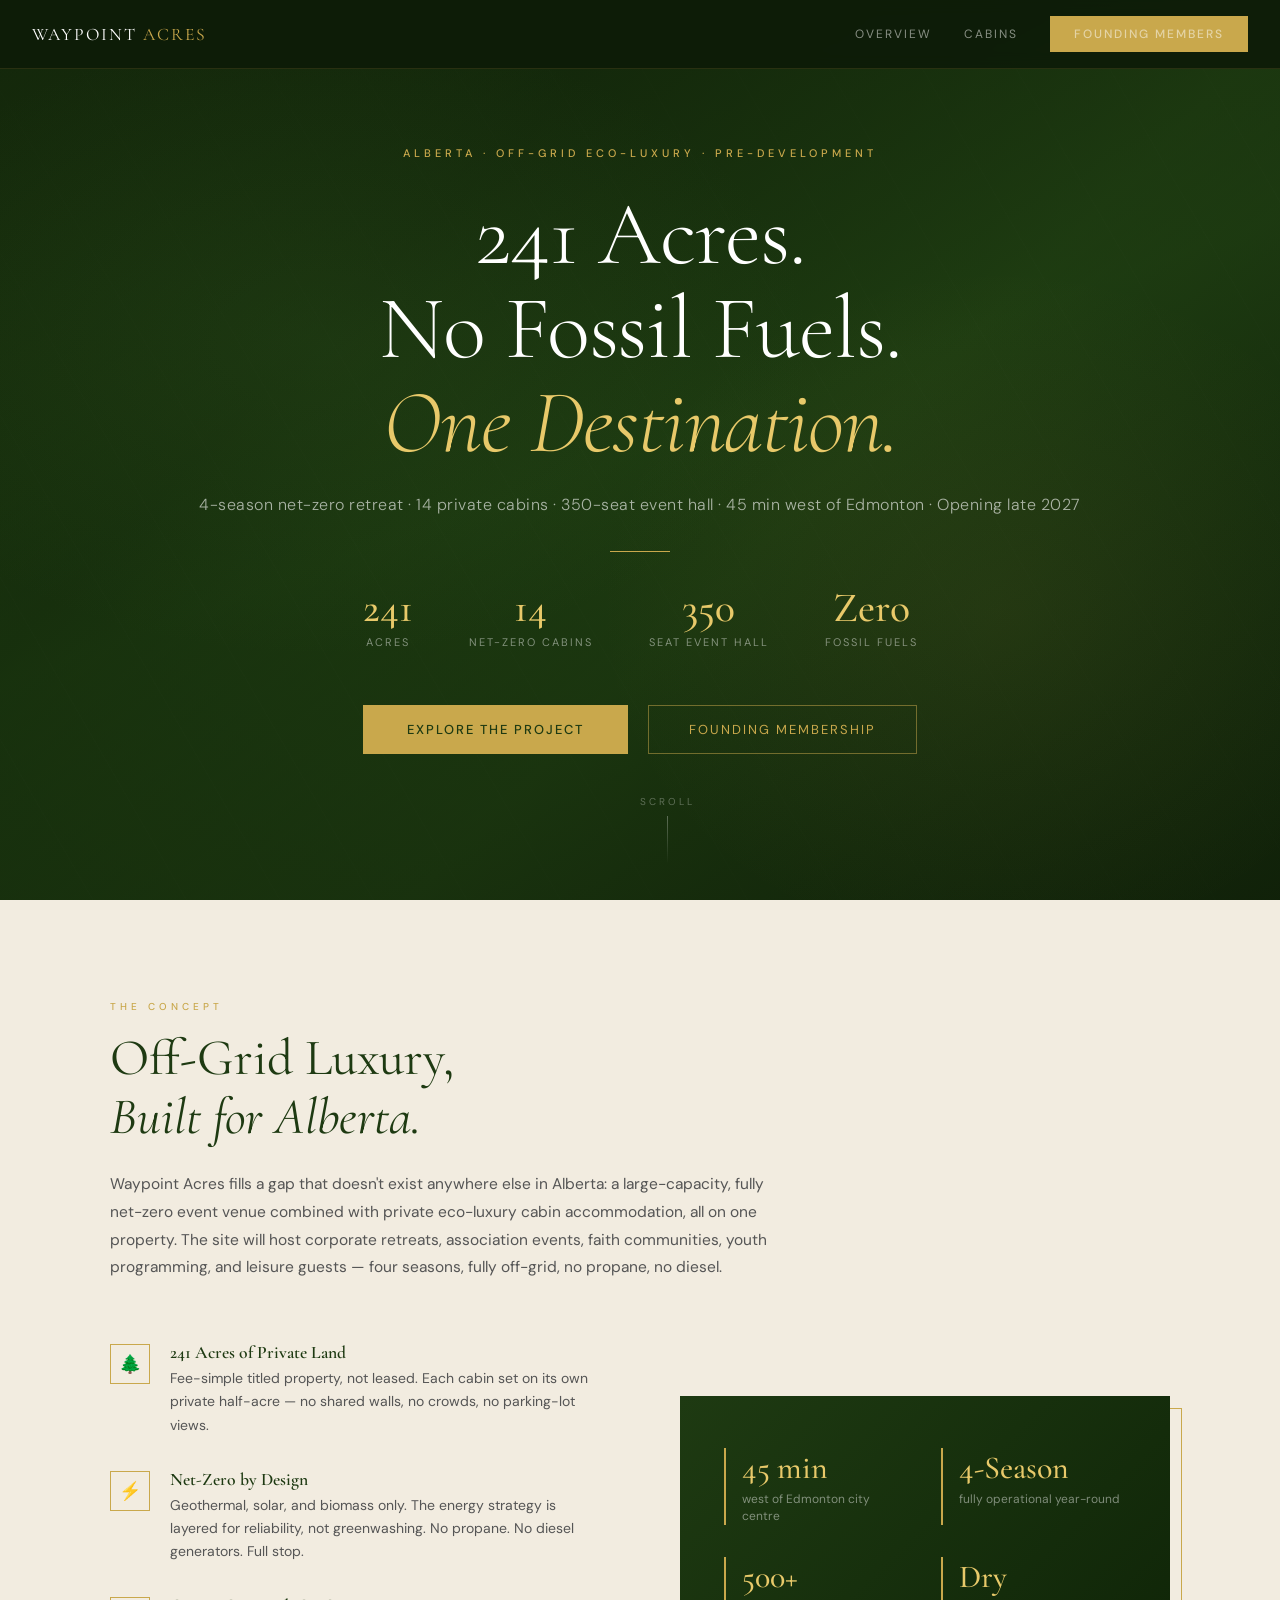
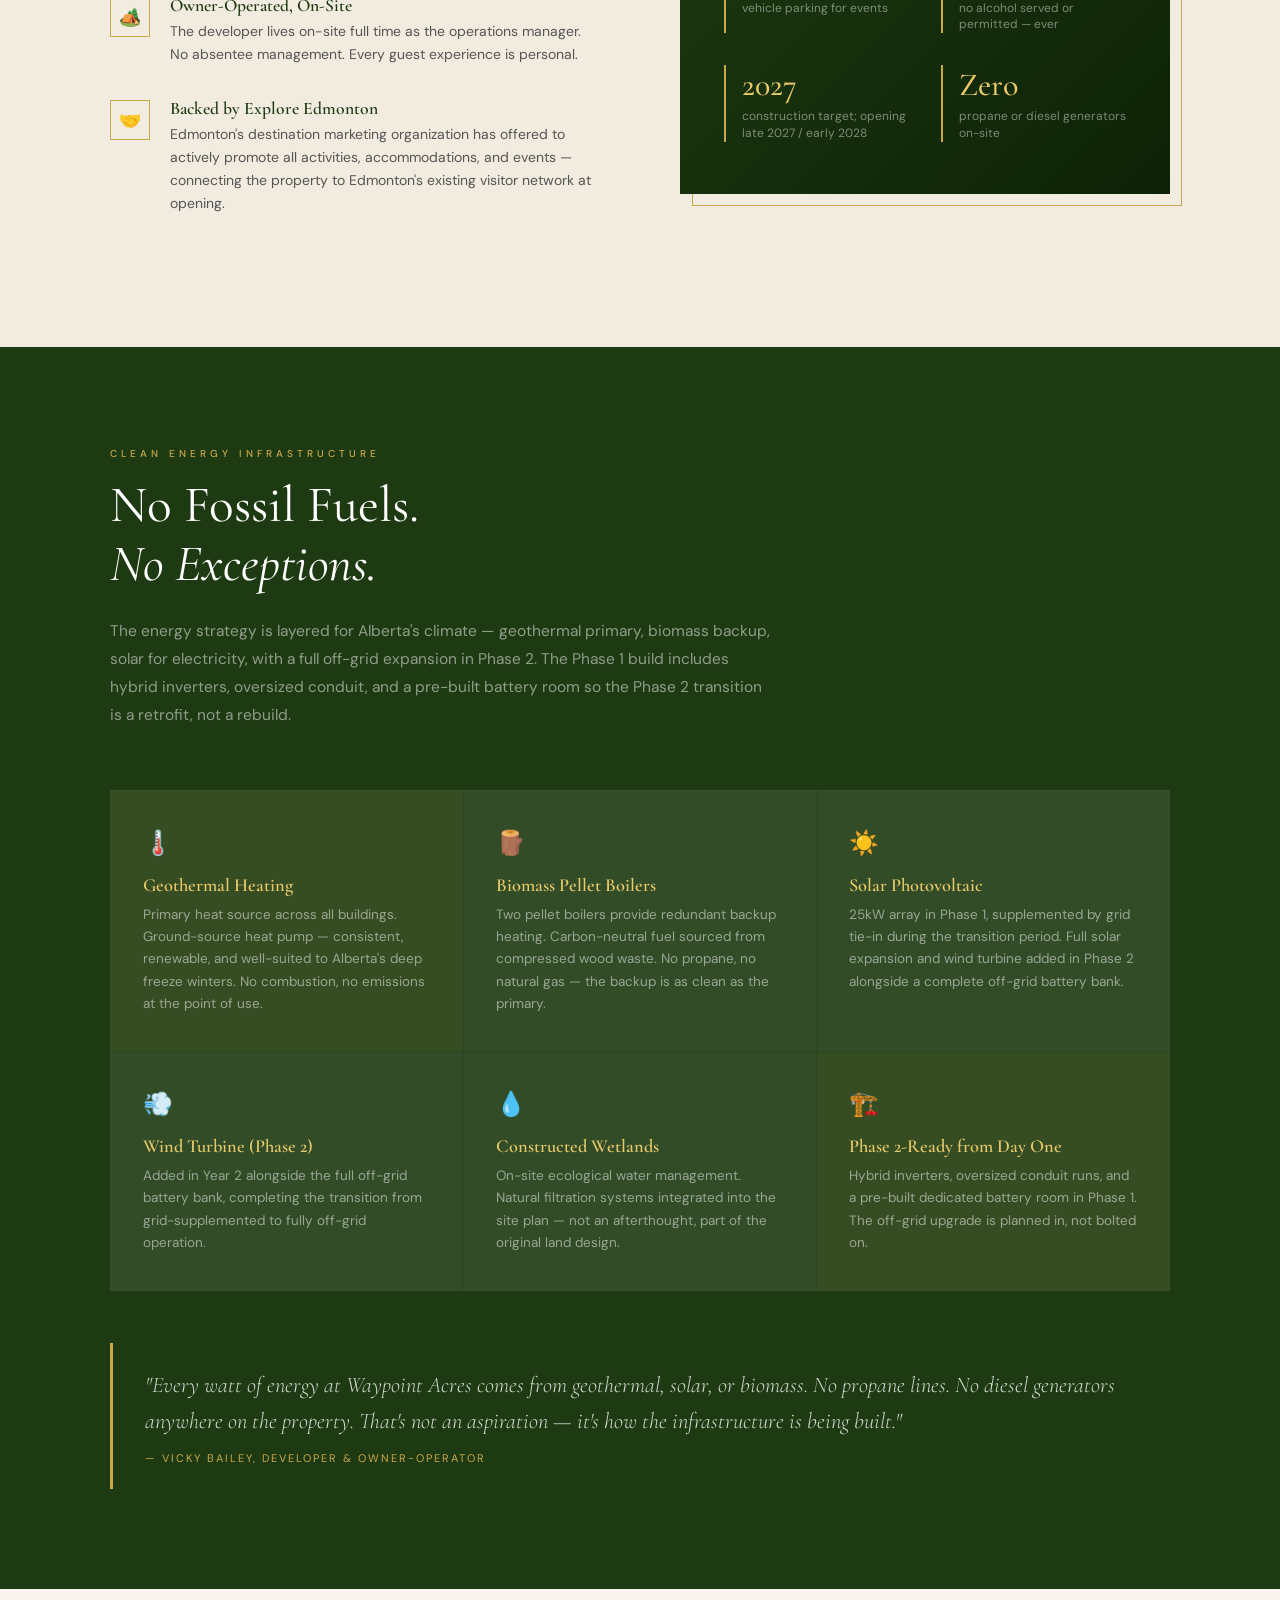
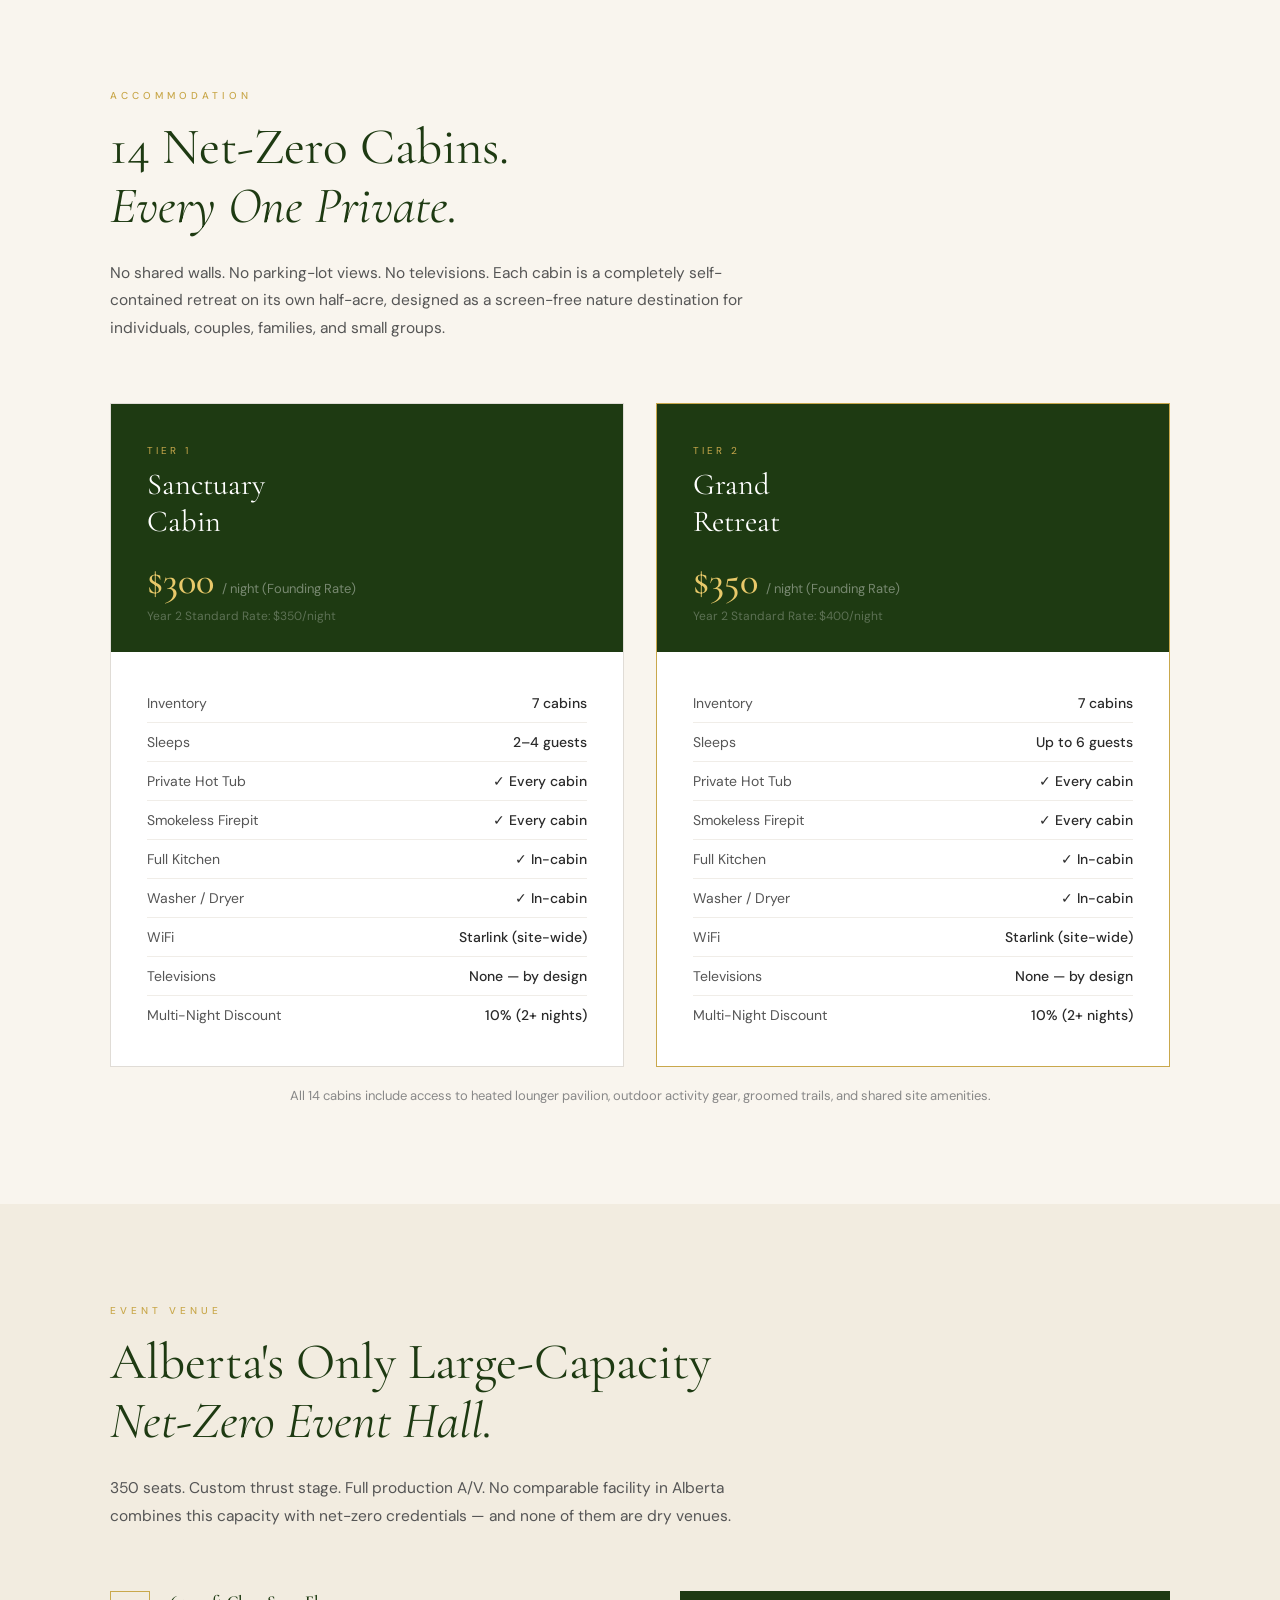
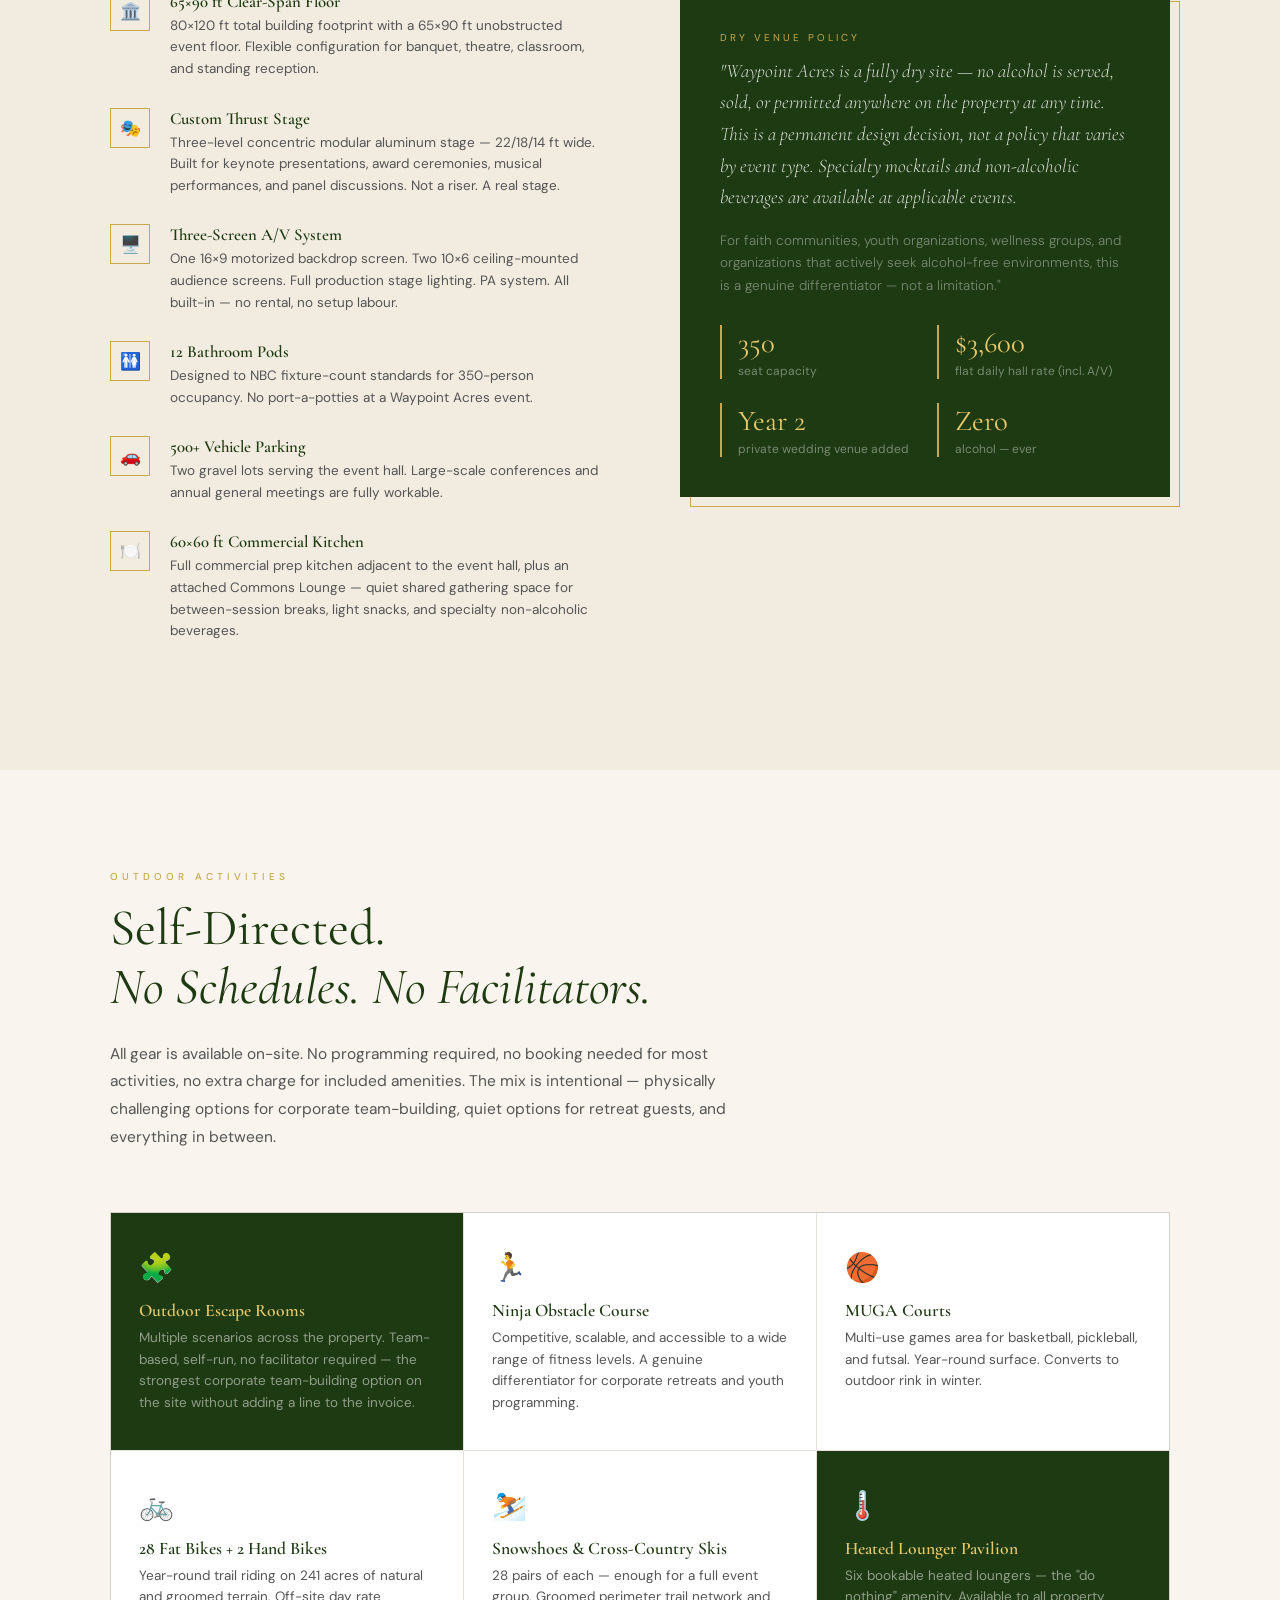
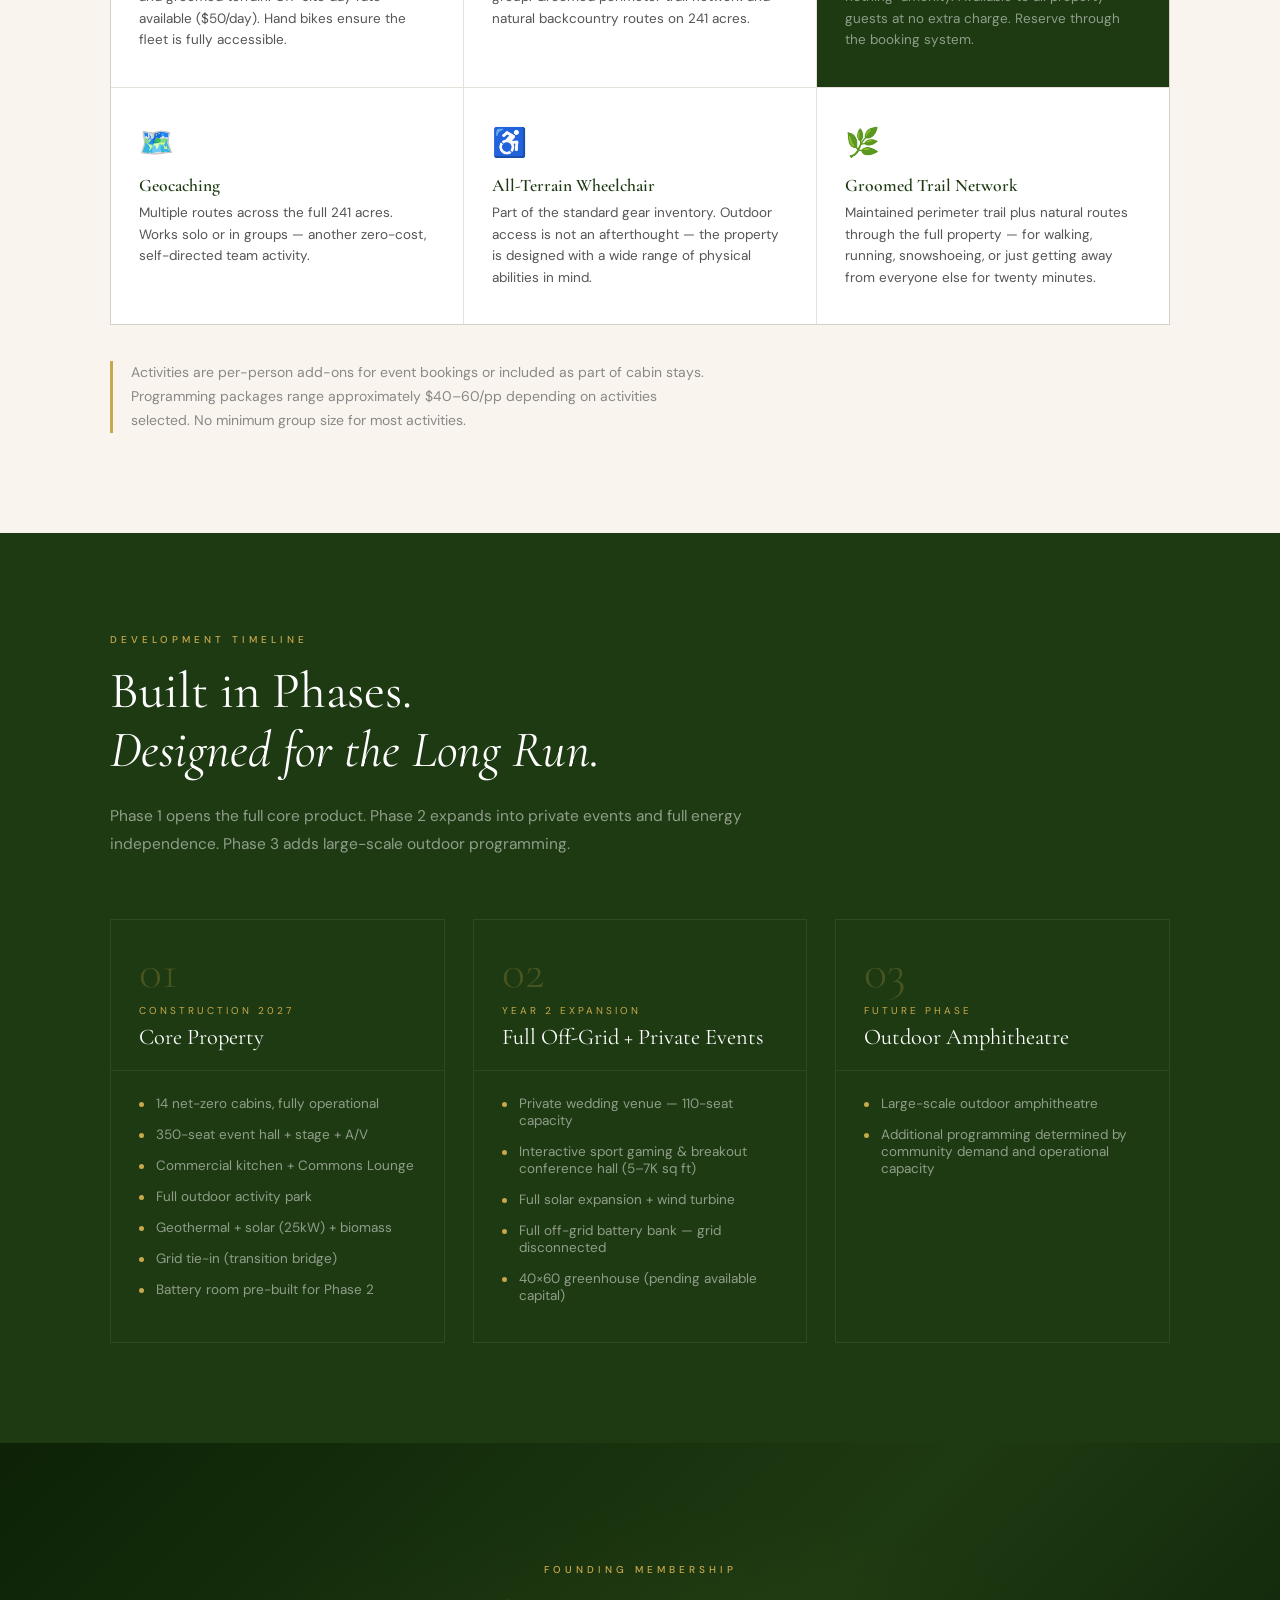
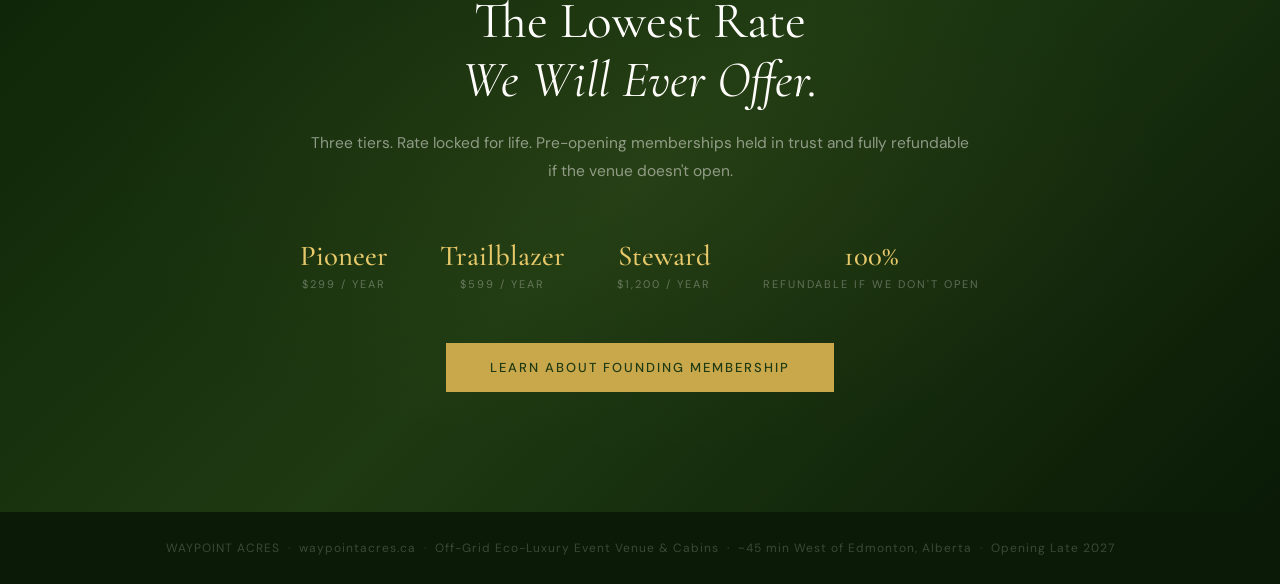
==== commit 3599b789: "Update links to Founding Membership and Overview pages" ====
--- a/index.html
+++ b/index.html
@@ -214,13 +214,11 @@
 
 <!-- NAV -->
 <nav class="topnav">
-  <a href="#" class="nav-logo">Waypoint <span>Acres</span></a>
+  <a href="index.html" class="nav-logo">Waypoint <span>Acres</span></a>
   <div class="nav-links">
-    <a href="#energy">Energy</a>
-    <a href="#cabins">Cabins</a>
-    <a href="#hall">Event Hall</a>
-    <a href="#activities">Activities</a>
-    <a href="WA_FoundingMembership_v2.html" class="nav-cta">Founding Membership</a>
+    <a href="index.html" class="active">Overview</a>
+    <a href="cabins.html">Cabins</a>
+    <a href="founders.html" class="nav-cta">Founding Members</a>
   </div>
 </nav>
 
@@ -238,7 +236,7 @@
   </div>
   <div class="hero-cta">
     <a href="#about" class="btn-primary">Explore the Project</a>
-    <a href="WA_FoundingMembership_v2.html" class="btn-ghost">Founding Membership</a>
+    <a href="founders.html" class="btn-ghost">Founding Membership</a>
   </div>
   <div class="scroll-hint"><span>Scroll</span><div class="scroll-line"></div></div>
 </section>
@@ -578,7 +576,7 @@
       <div class="cta-detail"><div class="cta-detail-num">Steward</div><div class="cta-detail-label">$1,200 / year</div></div>
       <div class="cta-detail"><div class="cta-detail-num">100%</div><div class="cta-detail-label">refundable if we don't open</div></div>
     </div>
-    <a href="WA_FoundingMembership_v2.html" class="btn-primary" style="position:relative;z-index:1">Learn About Founding Membership</a>
+    <a href="founders.html" class="btn-primary" style="position:relative;z-index:1">Learn About Founding Membership</a>
   </div>
 </section>
 
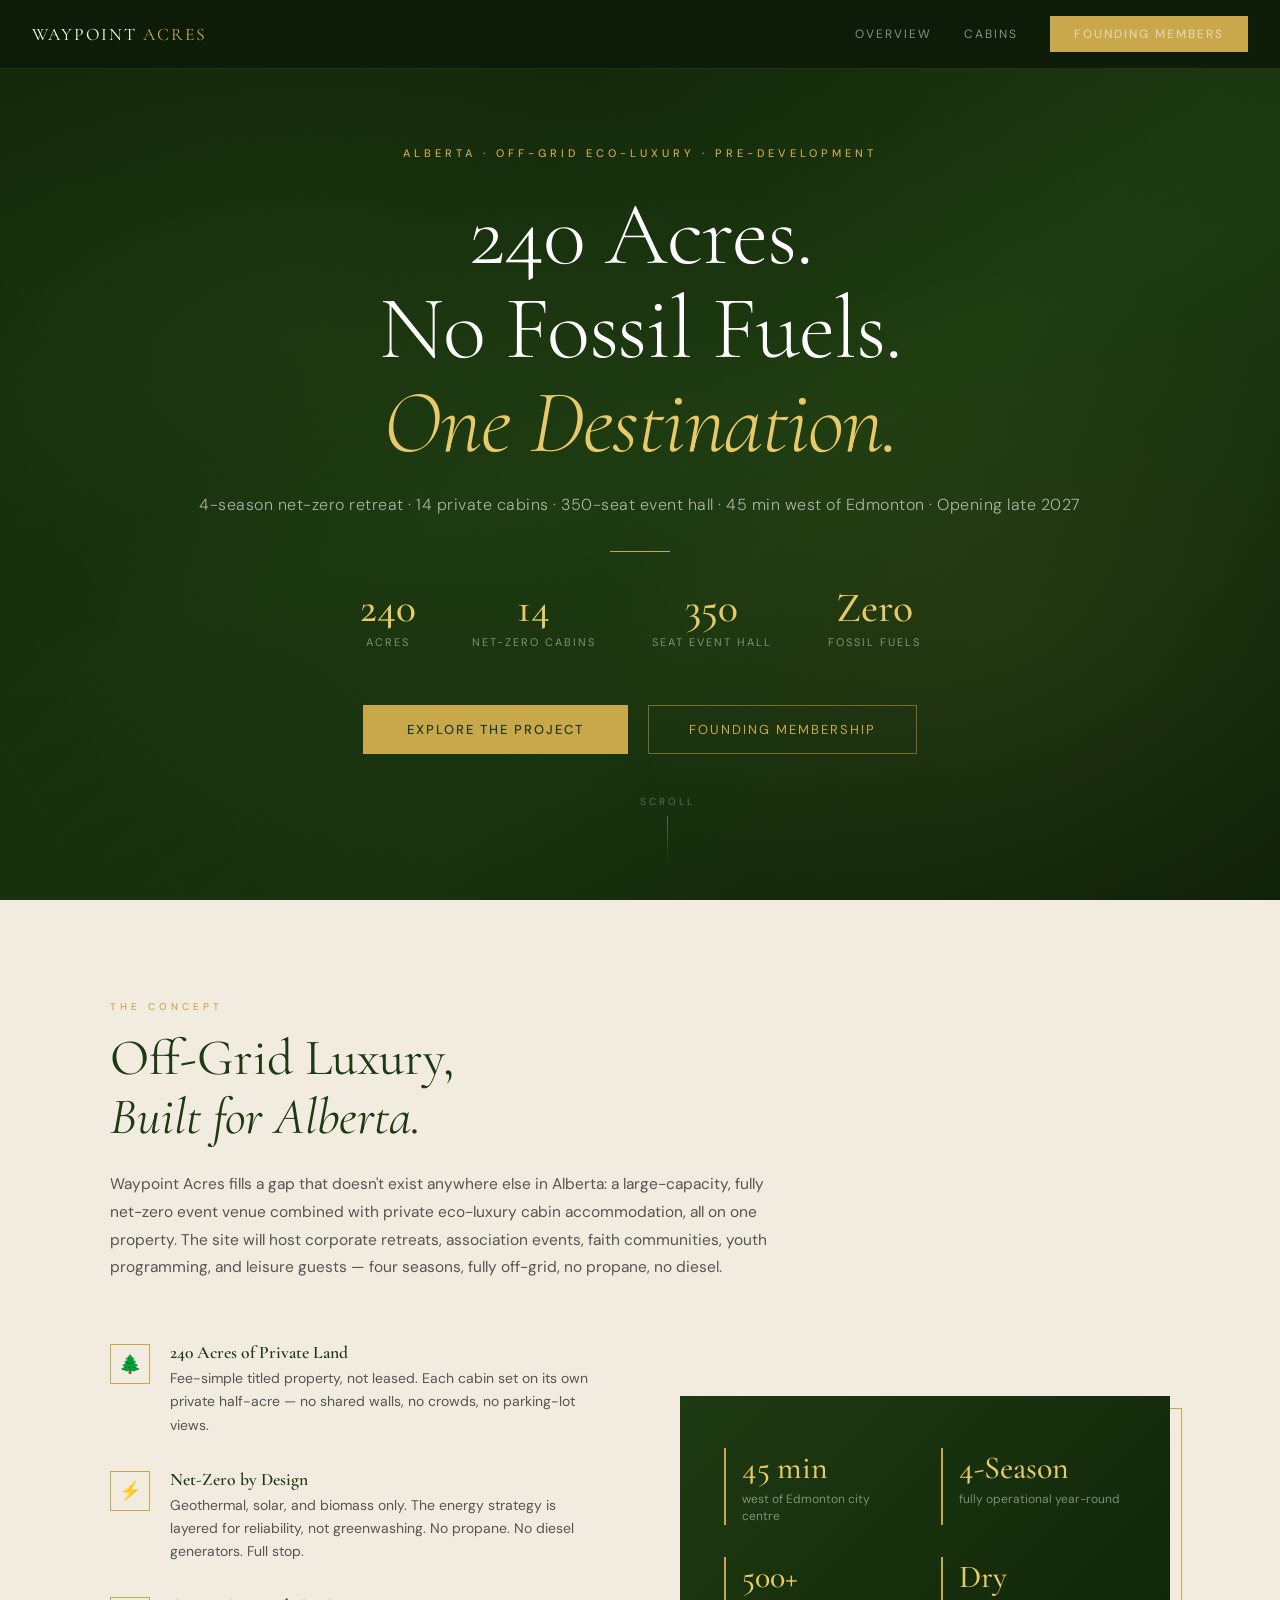
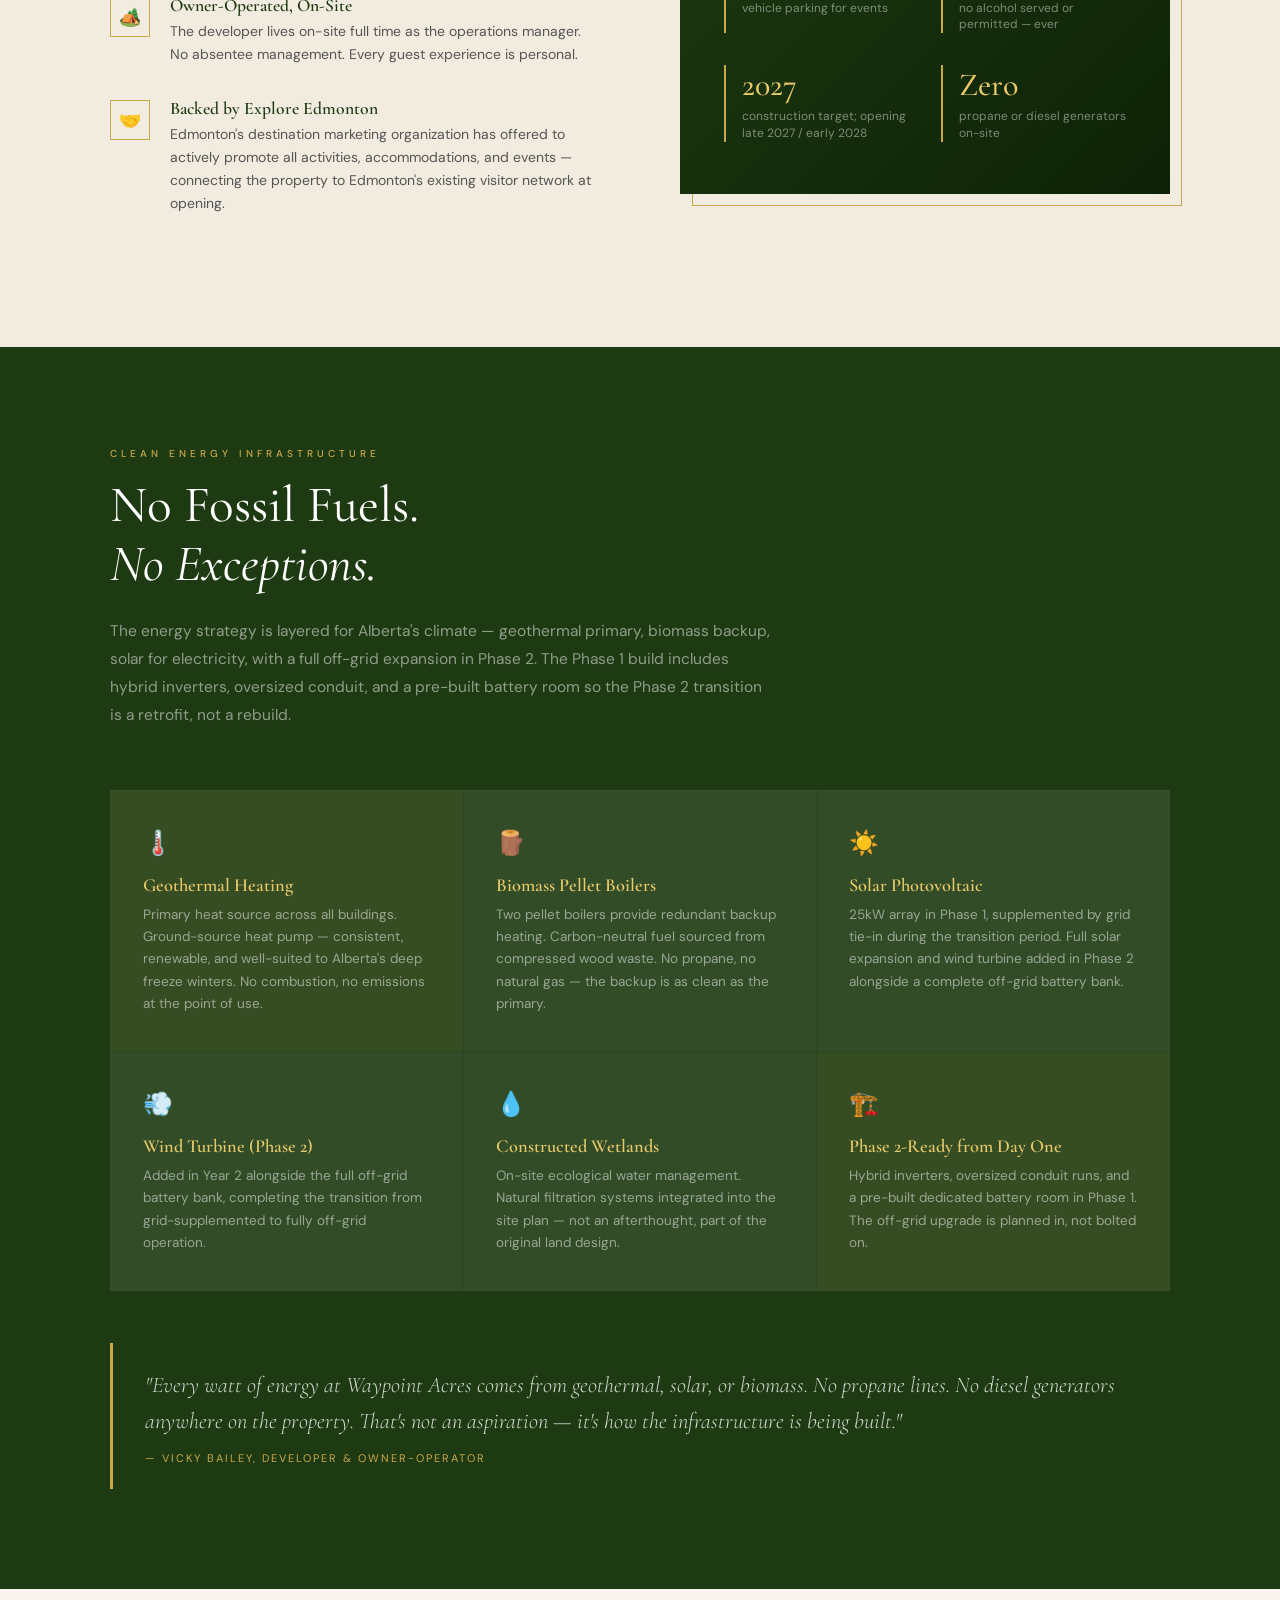
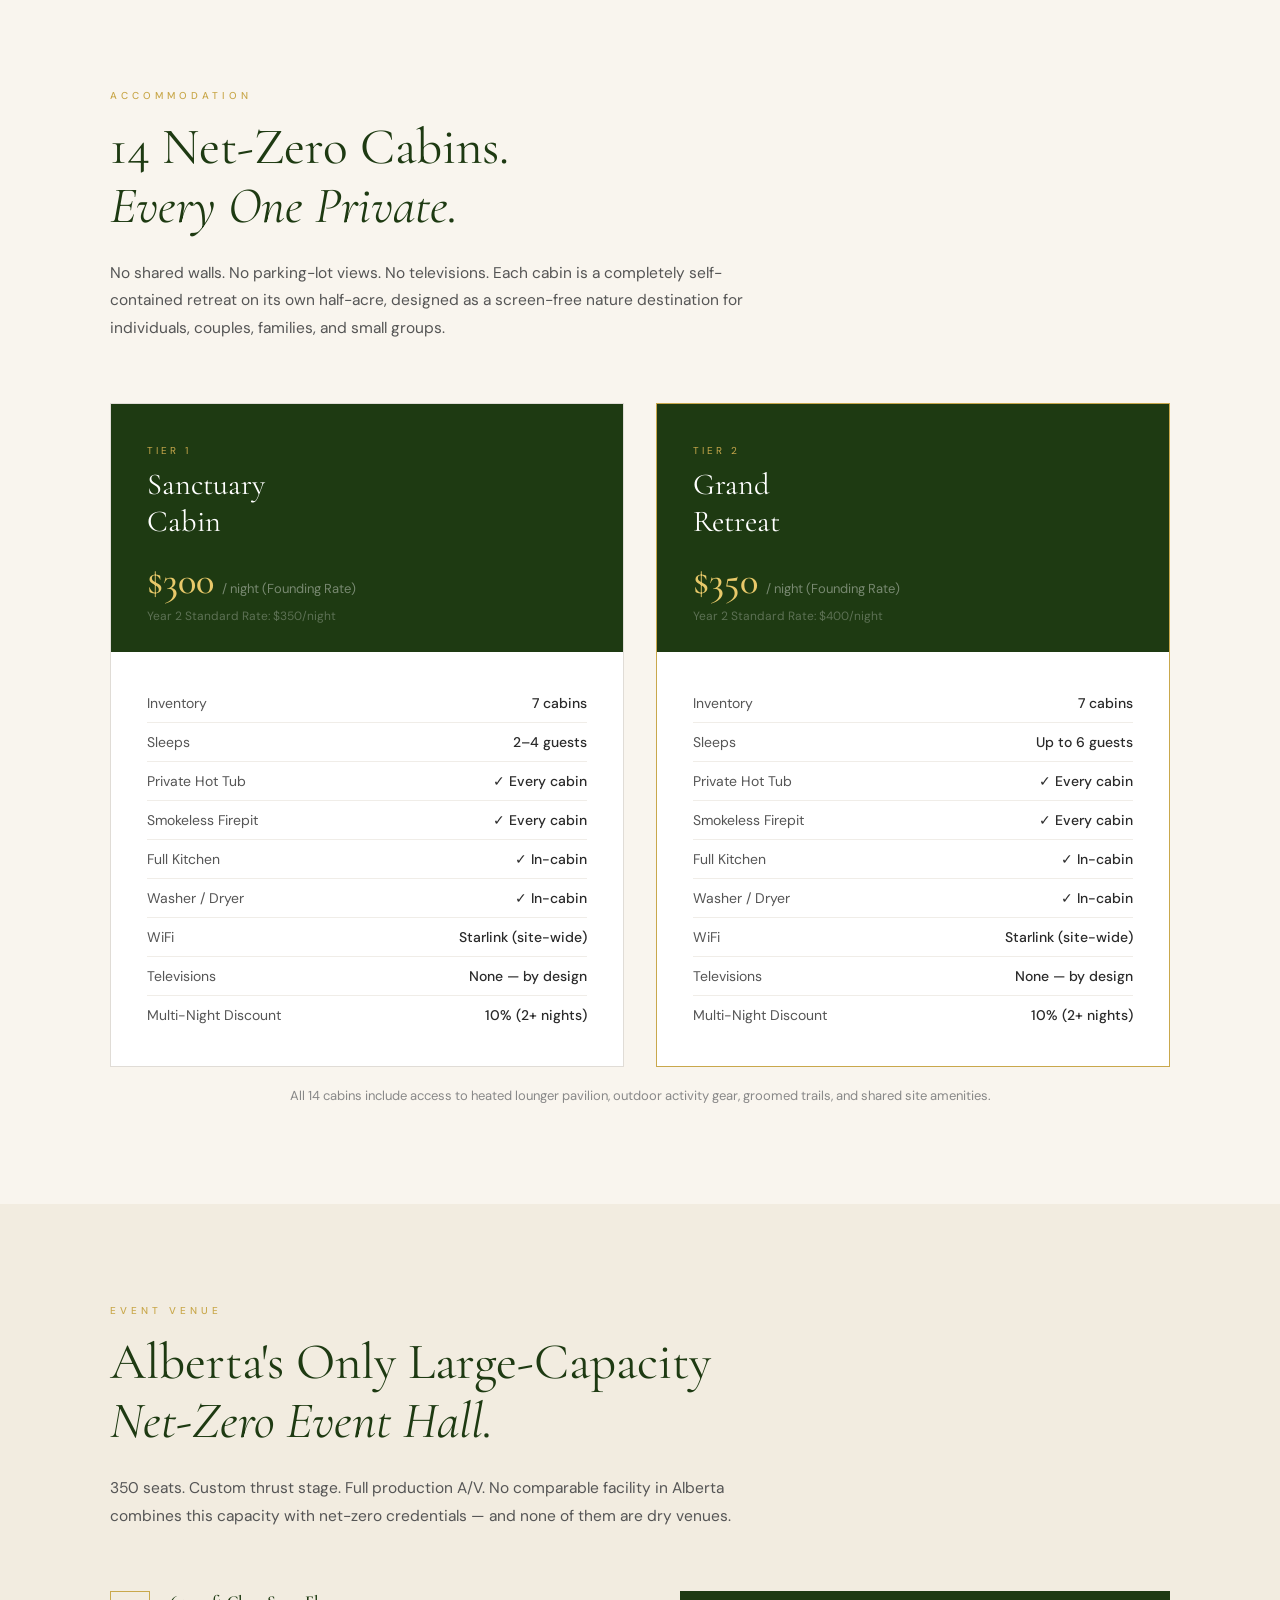
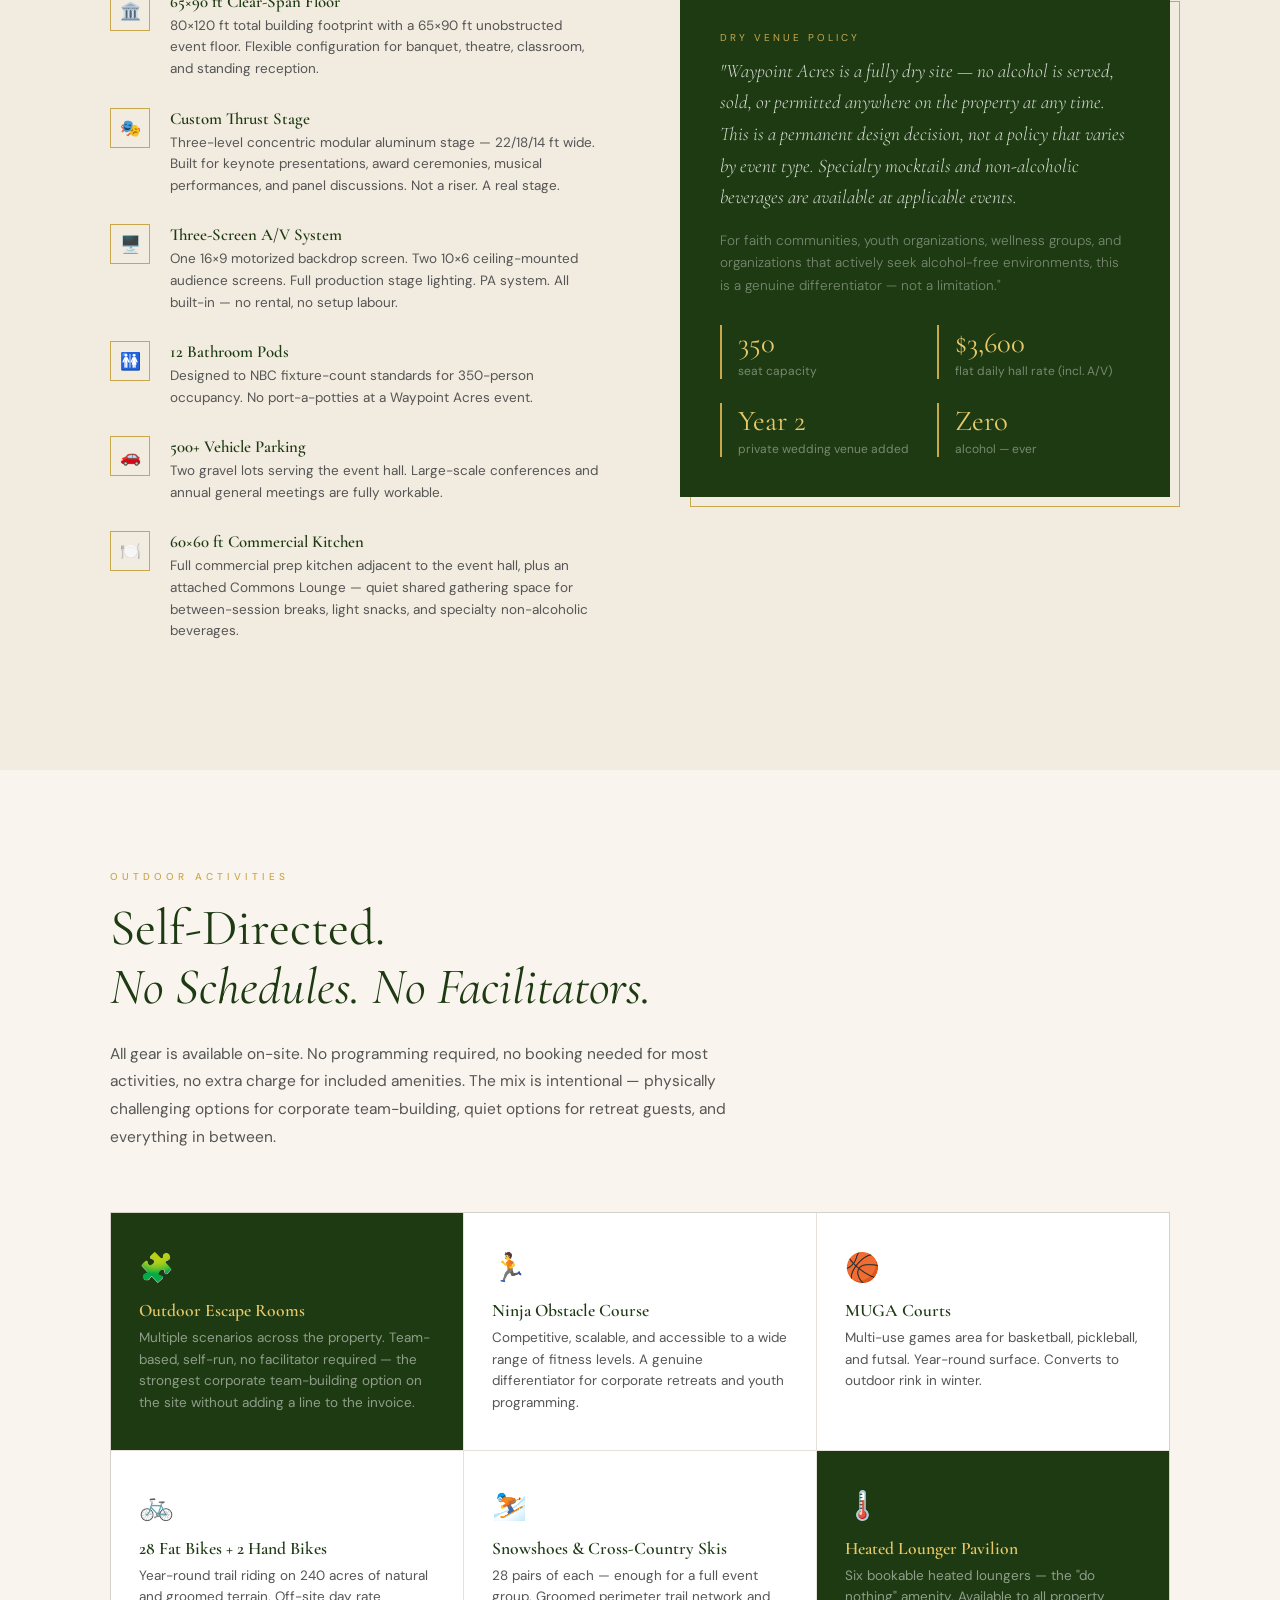
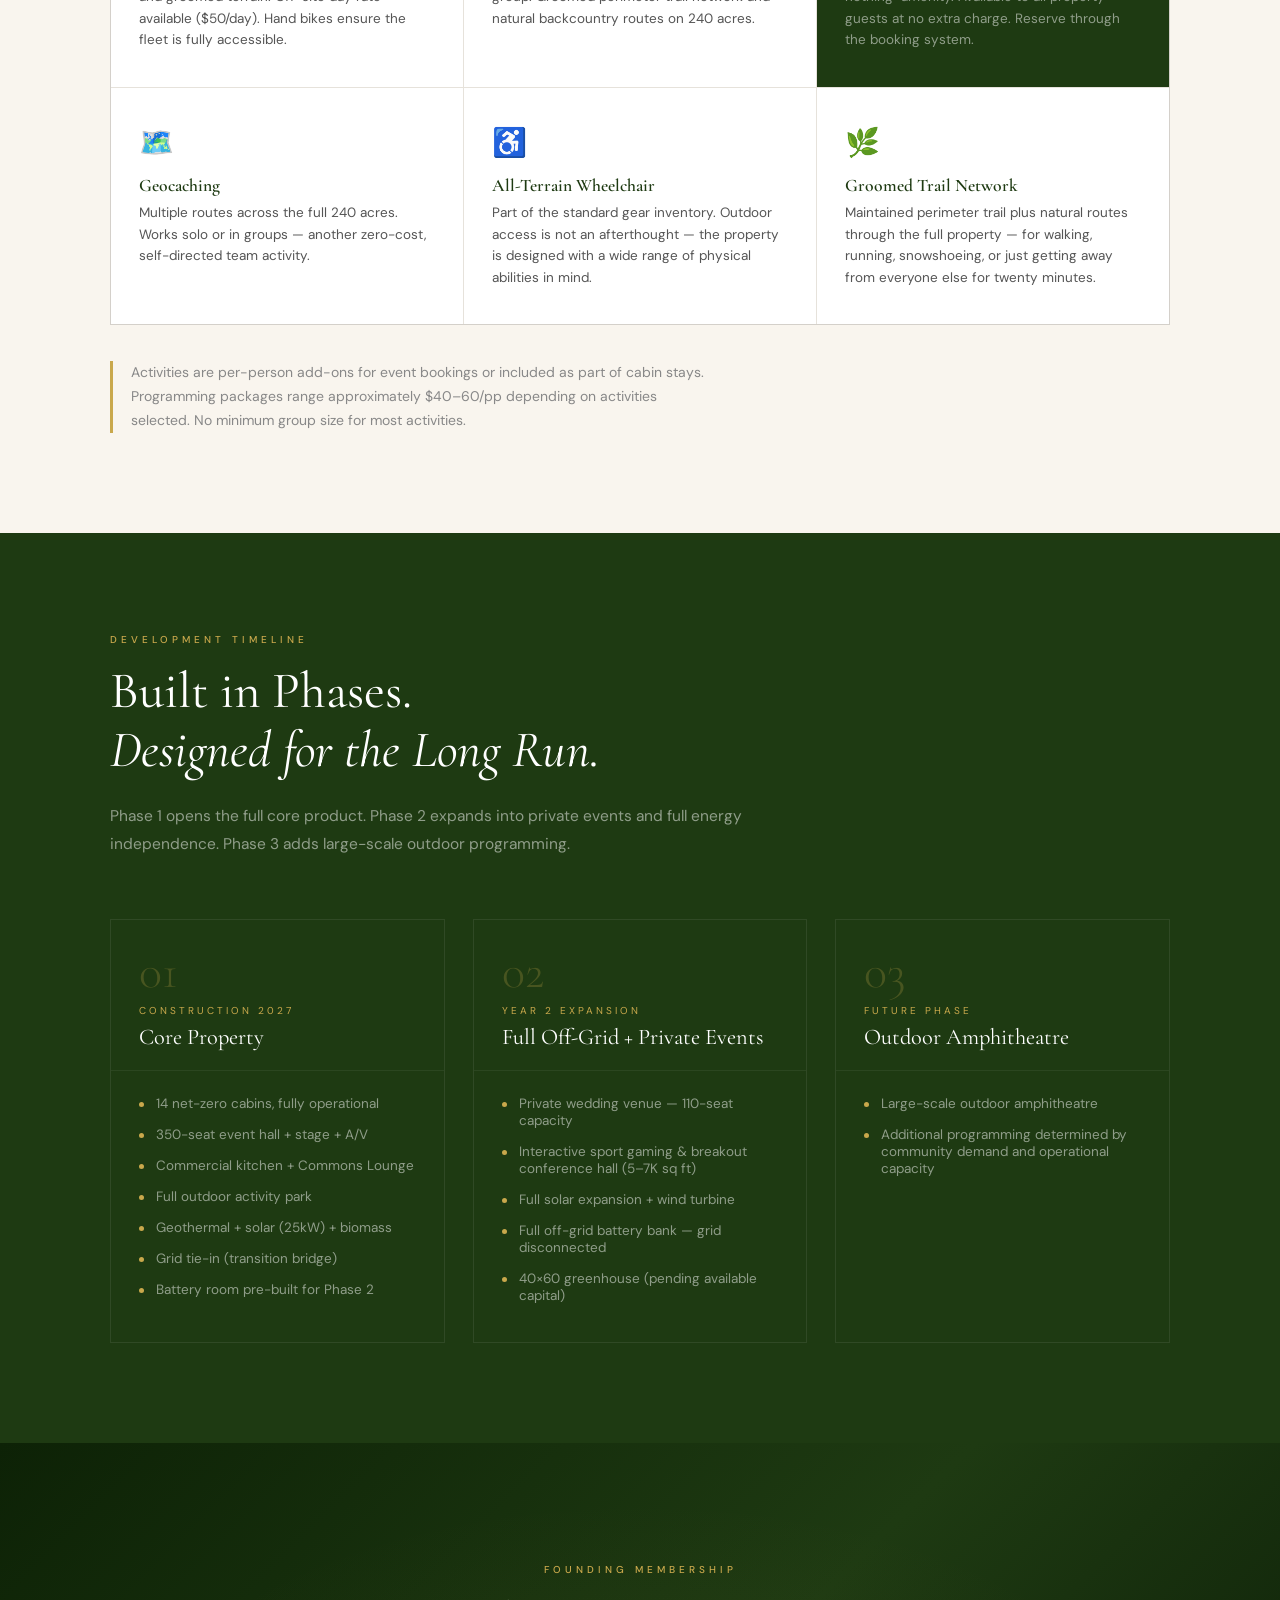
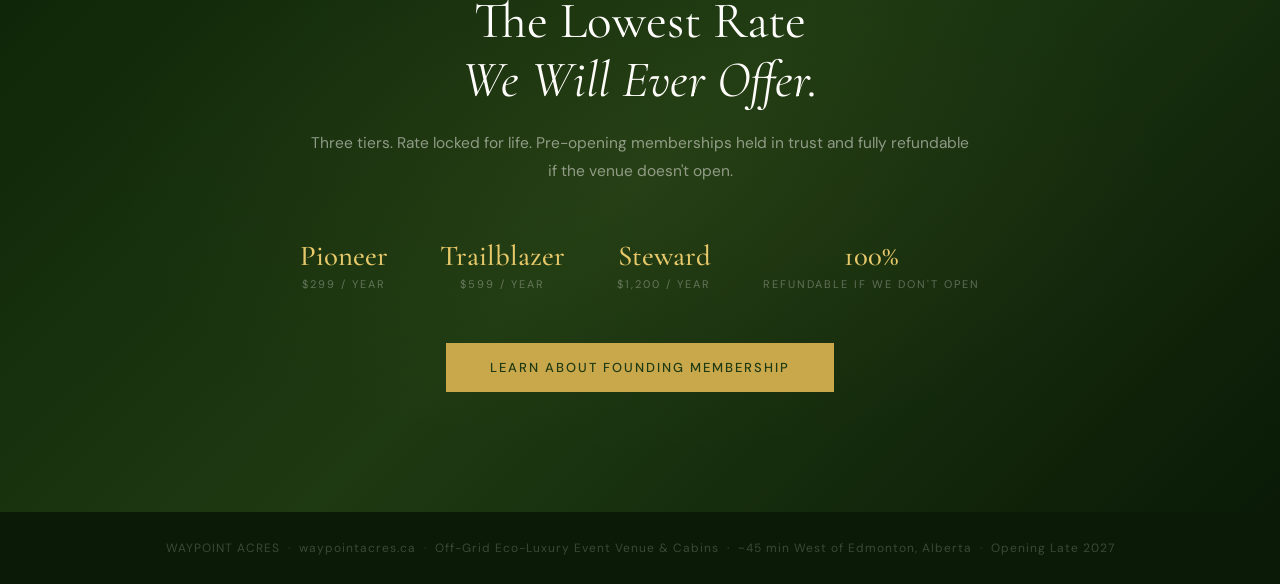
==== commit 0012400d: "Update acreage from 241 to 240 in index.html" ====
--- a/index.html
+++ b/index.html
@@ -225,11 +225,11 @@
 <!-- HERO -->
 <section class="hero">
   <p class="hero-eyebrow">Alberta · Off-Grid Eco-Luxury · Pre-Development</p>
-  <h1>241 Acres.<br>No Fossil Fuels.<br><em>One Destination.</em></h1>
+  <h1>240 Acres.<br>No Fossil Fuels.<br><em>One Destination.</em></h1>
   <p class="hero-sub">4-season net-zero retreat · 14 private cabins · 350-seat event hall · 45 min west of Edmonton · Opening late 2027</p>
   <div class="hero-divider"></div>
   <div class="hero-stats">
-    <div class="hero-stat"><div class="hero-stat-num">241</div><div class="hero-stat-label">Acres</div></div>
+    <div class="hero-stat"><div class="hero-stat-num">240</div><div class="hero-stat-label">Acres</div></div>
     <div class="hero-stat"><div class="hero-stat-num">14</div><div class="hero-stat-label">Net-Zero Cabins</div></div>
     <div class="hero-stat"><div class="hero-stat-num">350</div><div class="hero-stat-label">Seat Event Hall</div></div>
     <div class="hero-stat"><div class="hero-stat-num">Zero</div><div class="hero-stat-label">Fossil Fuels</div></div>
@@ -253,7 +253,7 @@
         <div class="about-feature">
           <div class="feature-icon">🌲</div>
           <div class="feature-text">
-            <h4>241 Acres of Private Land</h4>
+            <h4>240 Acres of Private Land</h4>
             <p>Fee-simple titled property, not leased. Each cabin set on its own private half-acre — no shared walls, no crowds, no parking-lot views.</p>
           </div>
         </div>
@@ -477,12 +477,12 @@
       <div class="activity-block">
         <div class="activity-block-icon">🚲</div>
         <h4>28 Fat Bikes + 2 Hand Bikes</h4>
-        <p>Year-round trail riding on 241 acres of natural and groomed terrain. Off-site day rate available ($50/day). Hand bikes ensure the fleet is fully accessible.</p>
+        <p>Year-round trail riding on 240 acres of natural and groomed terrain. Off-site day rate available ($50/day). Hand bikes ensure the fleet is fully accessible.</p>
       </div>
       <div class="activity-block">
         <div class="activity-block-icon">⛷️</div>
         <h4>Snowshoes &amp; Cross-Country Skis</h4>
-        <p>28 pairs of each — enough for a full event group. Groomed perimeter trail network and natural backcountry routes on 241 acres.</p>
+        <p>28 pairs of each — enough for a full event group. Groomed perimeter trail network and natural backcountry routes on 240 acres.</p>
       </div>
       <div class="activity-block accent">
         <div class="activity-block-icon">🌡️</div>
@@ -492,7 +492,7 @@
       <div class="activity-block">
         <div class="activity-block-icon">🗺️</div>
         <h4>Geocaching</h4>
-        <p>Multiple routes across the full 241 acres. Works solo or in groups — another zero-cost, self-directed team activity.</p>
+        <p>Multiple routes across the full 240 acres. Works solo or in groups — another zero-cost, self-directed team activity.</p>
       </div>
       <div class="activity-block">
         <div class="activity-block-icon">♿</div>
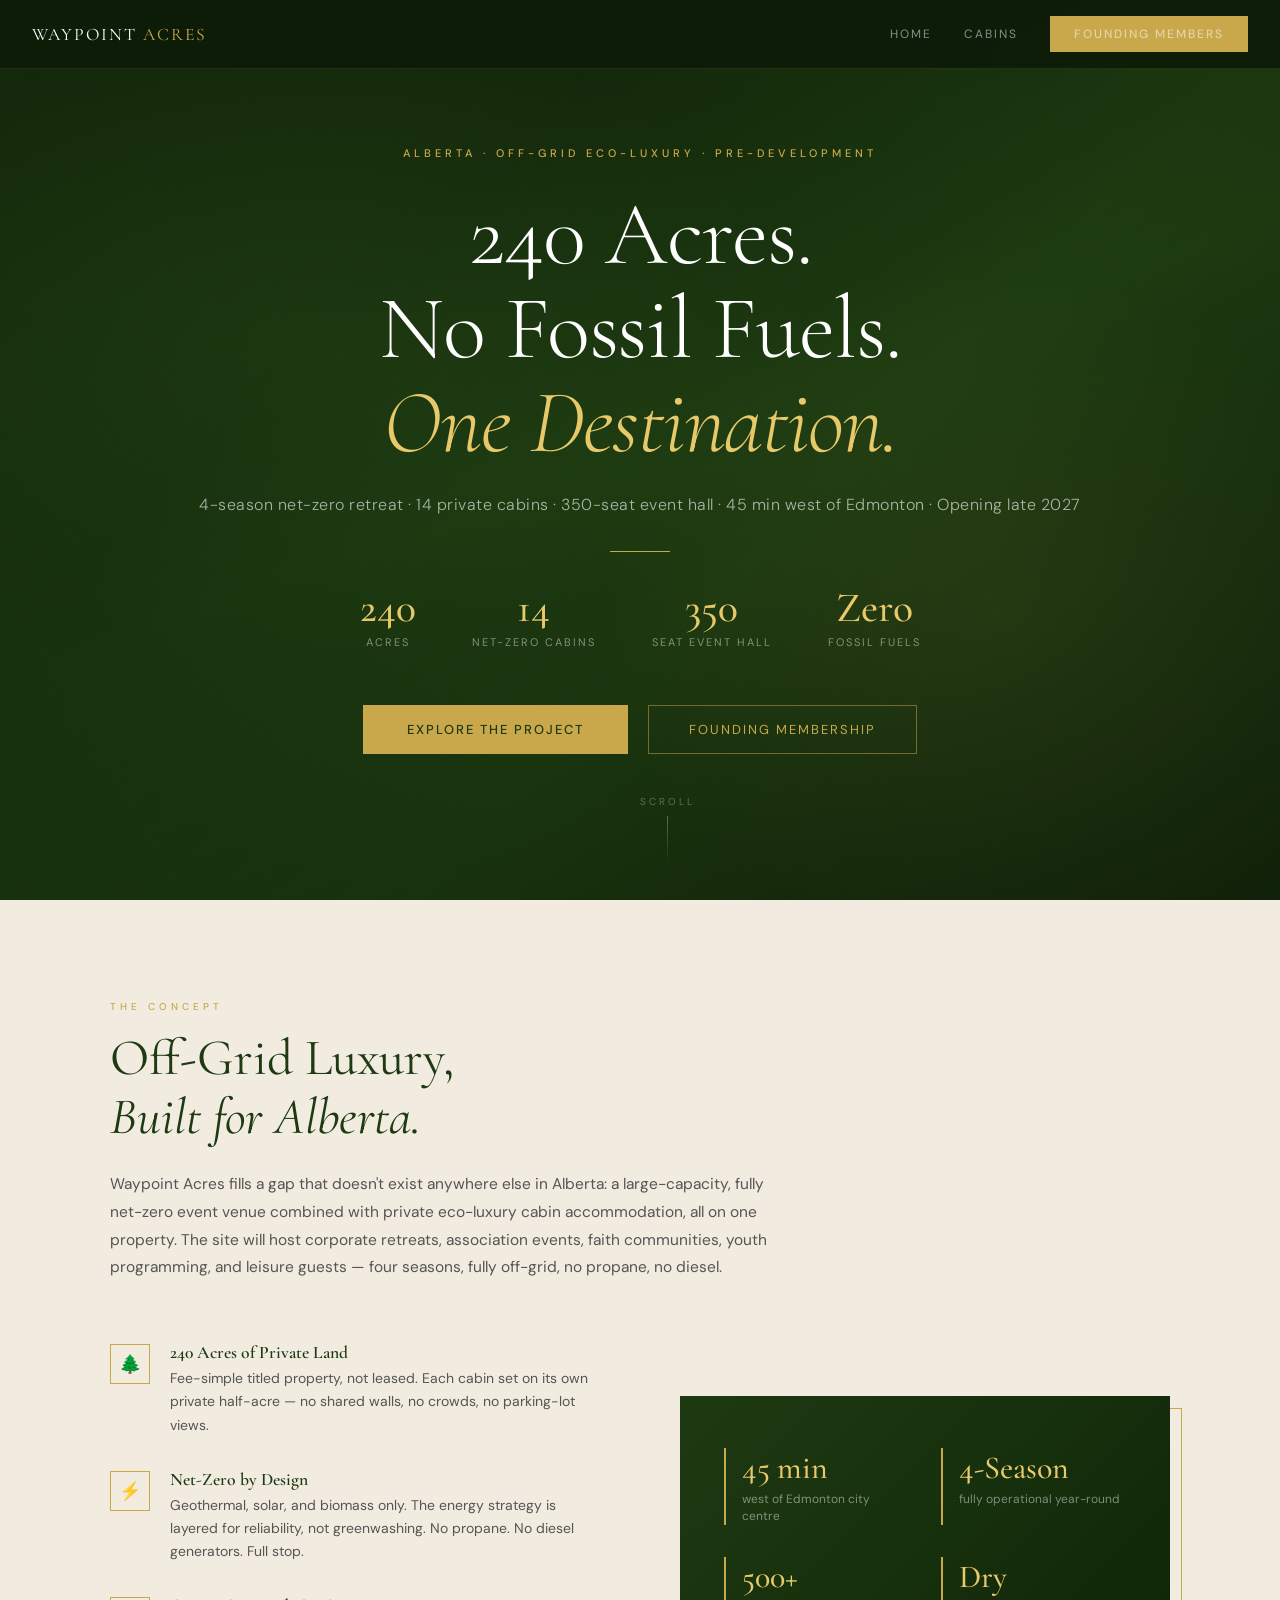
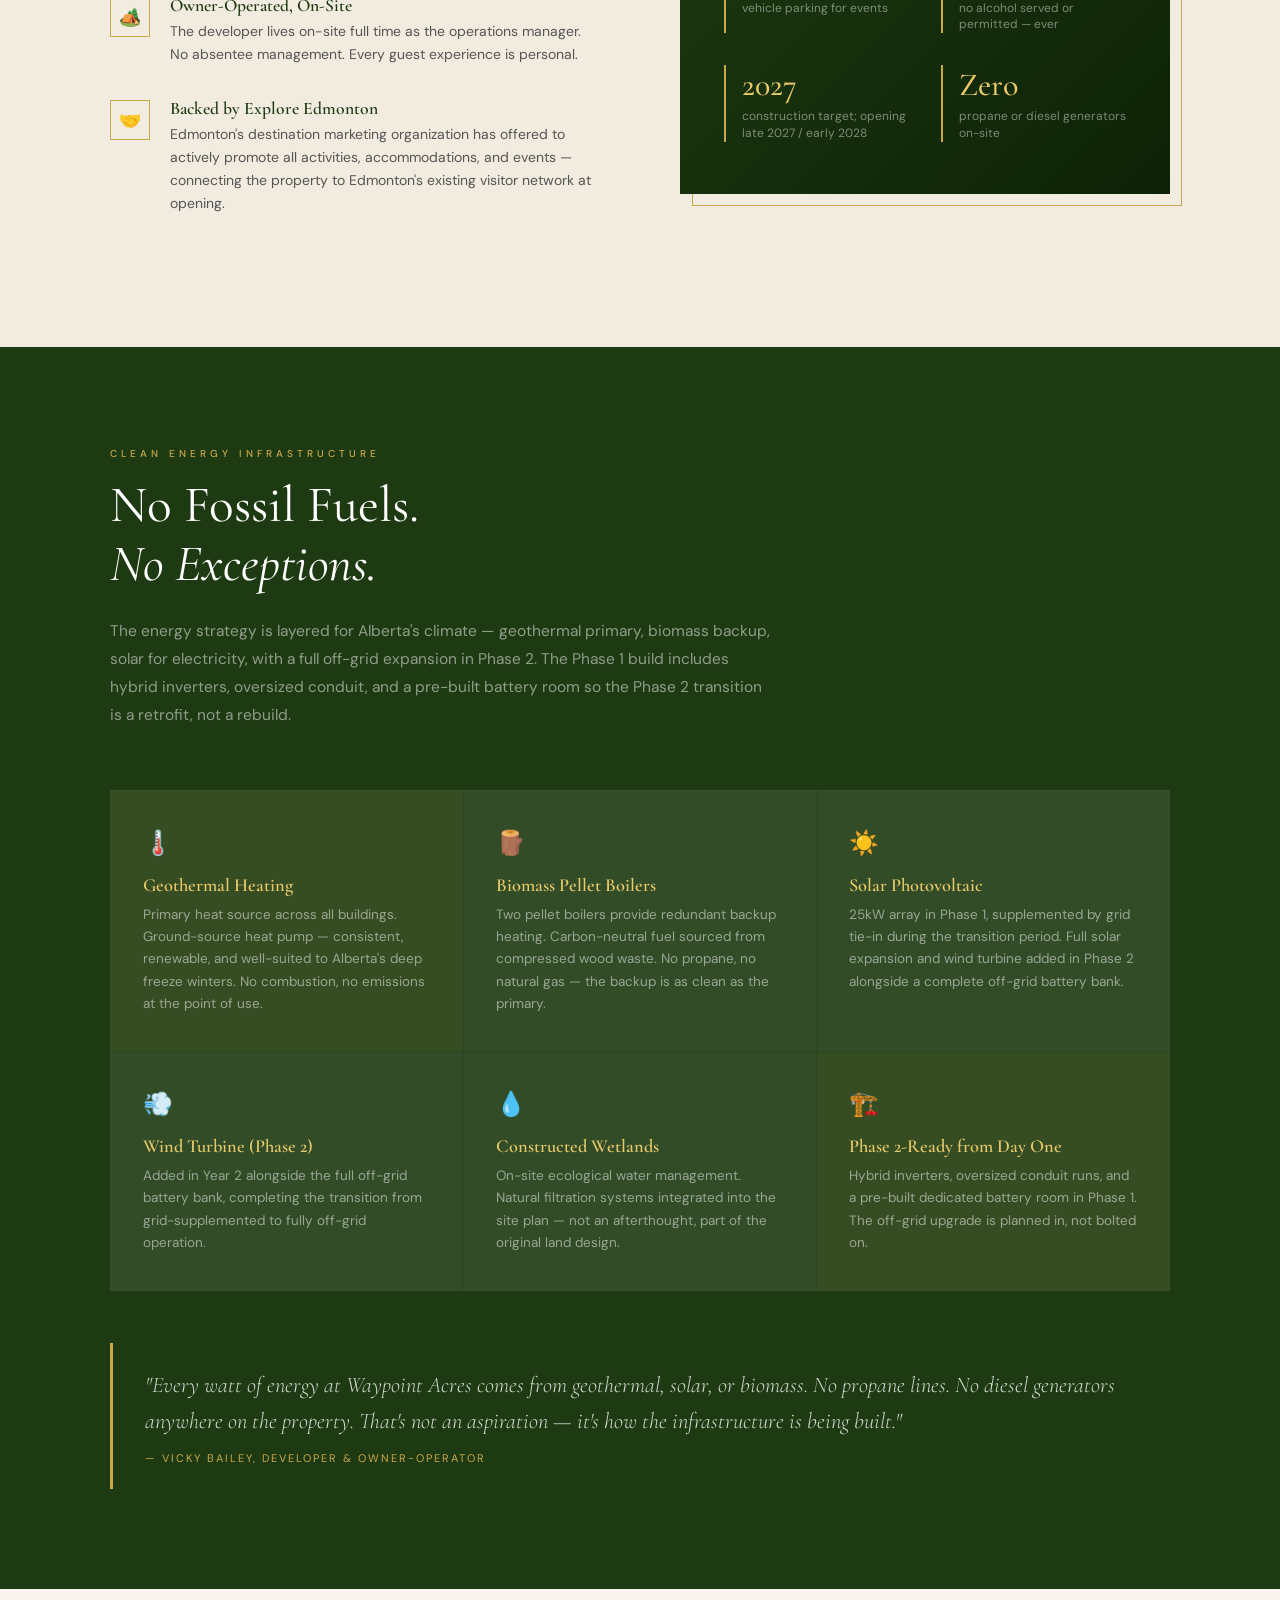
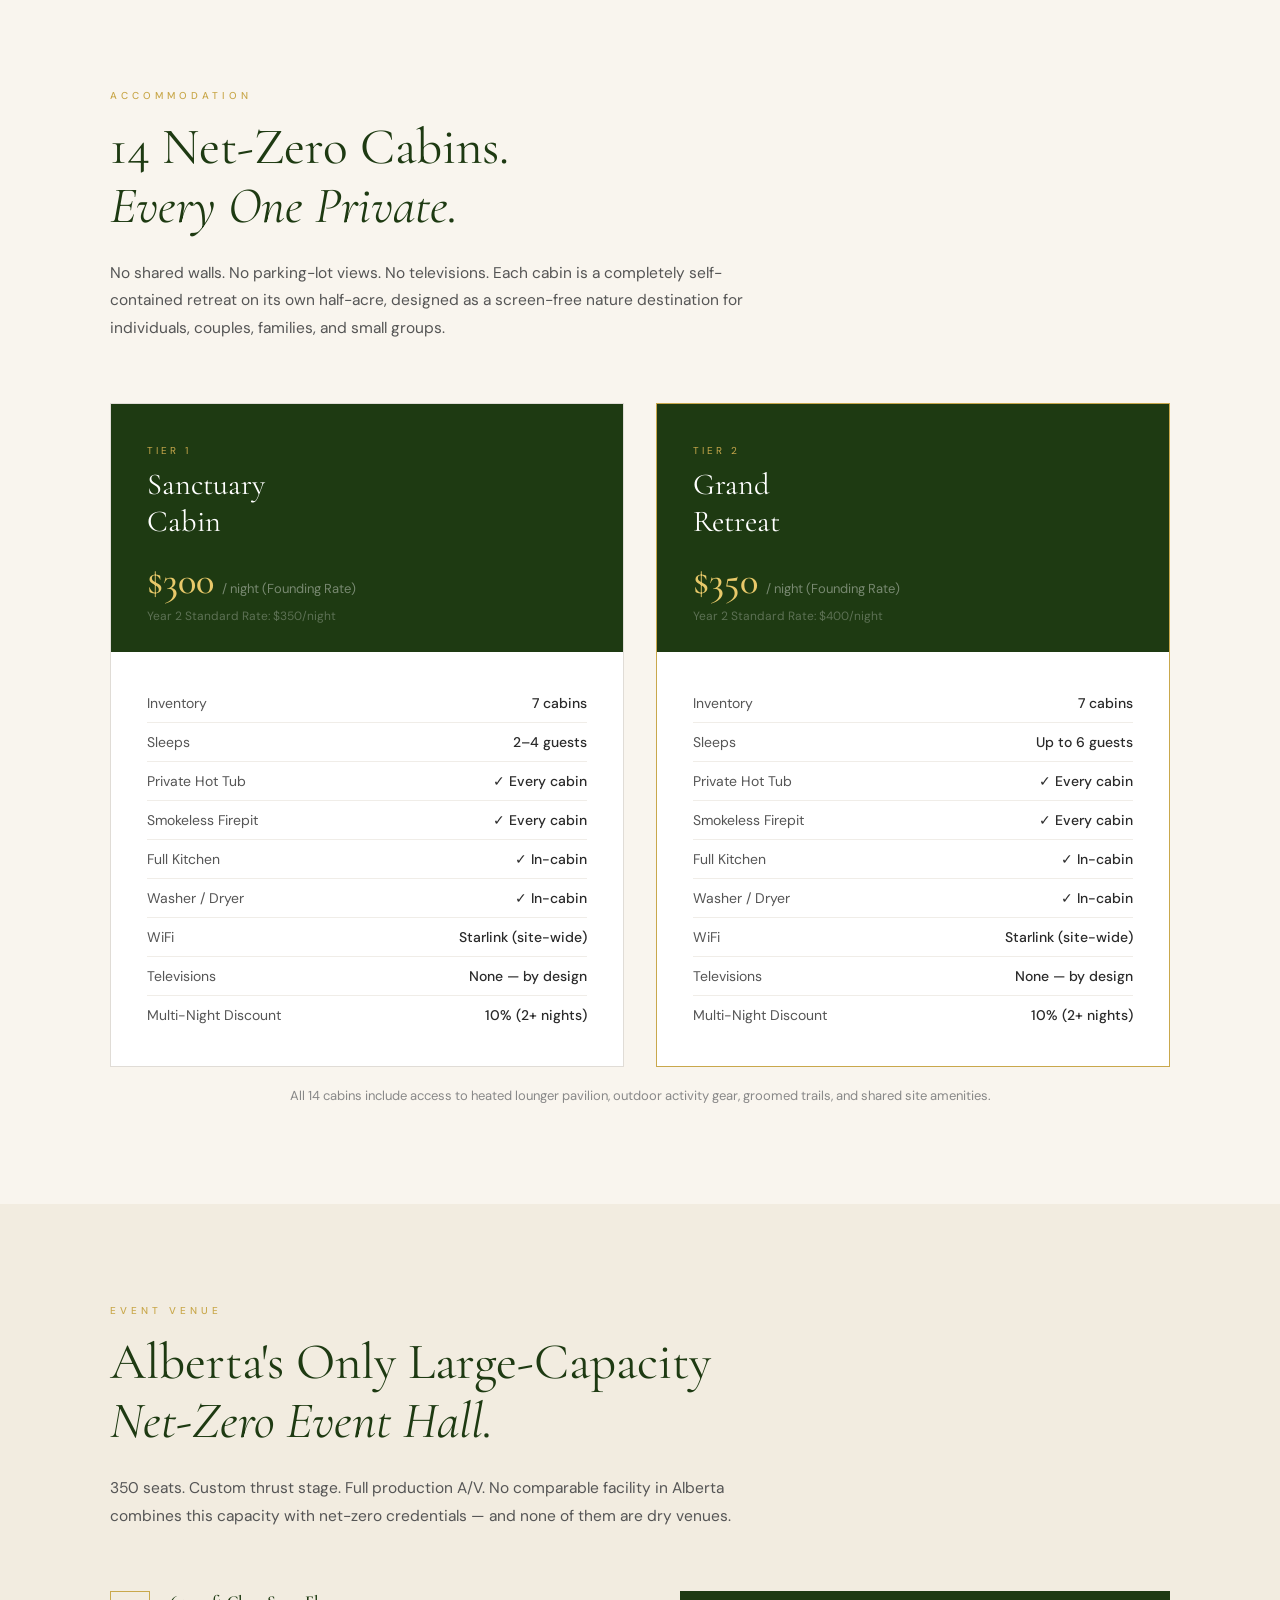
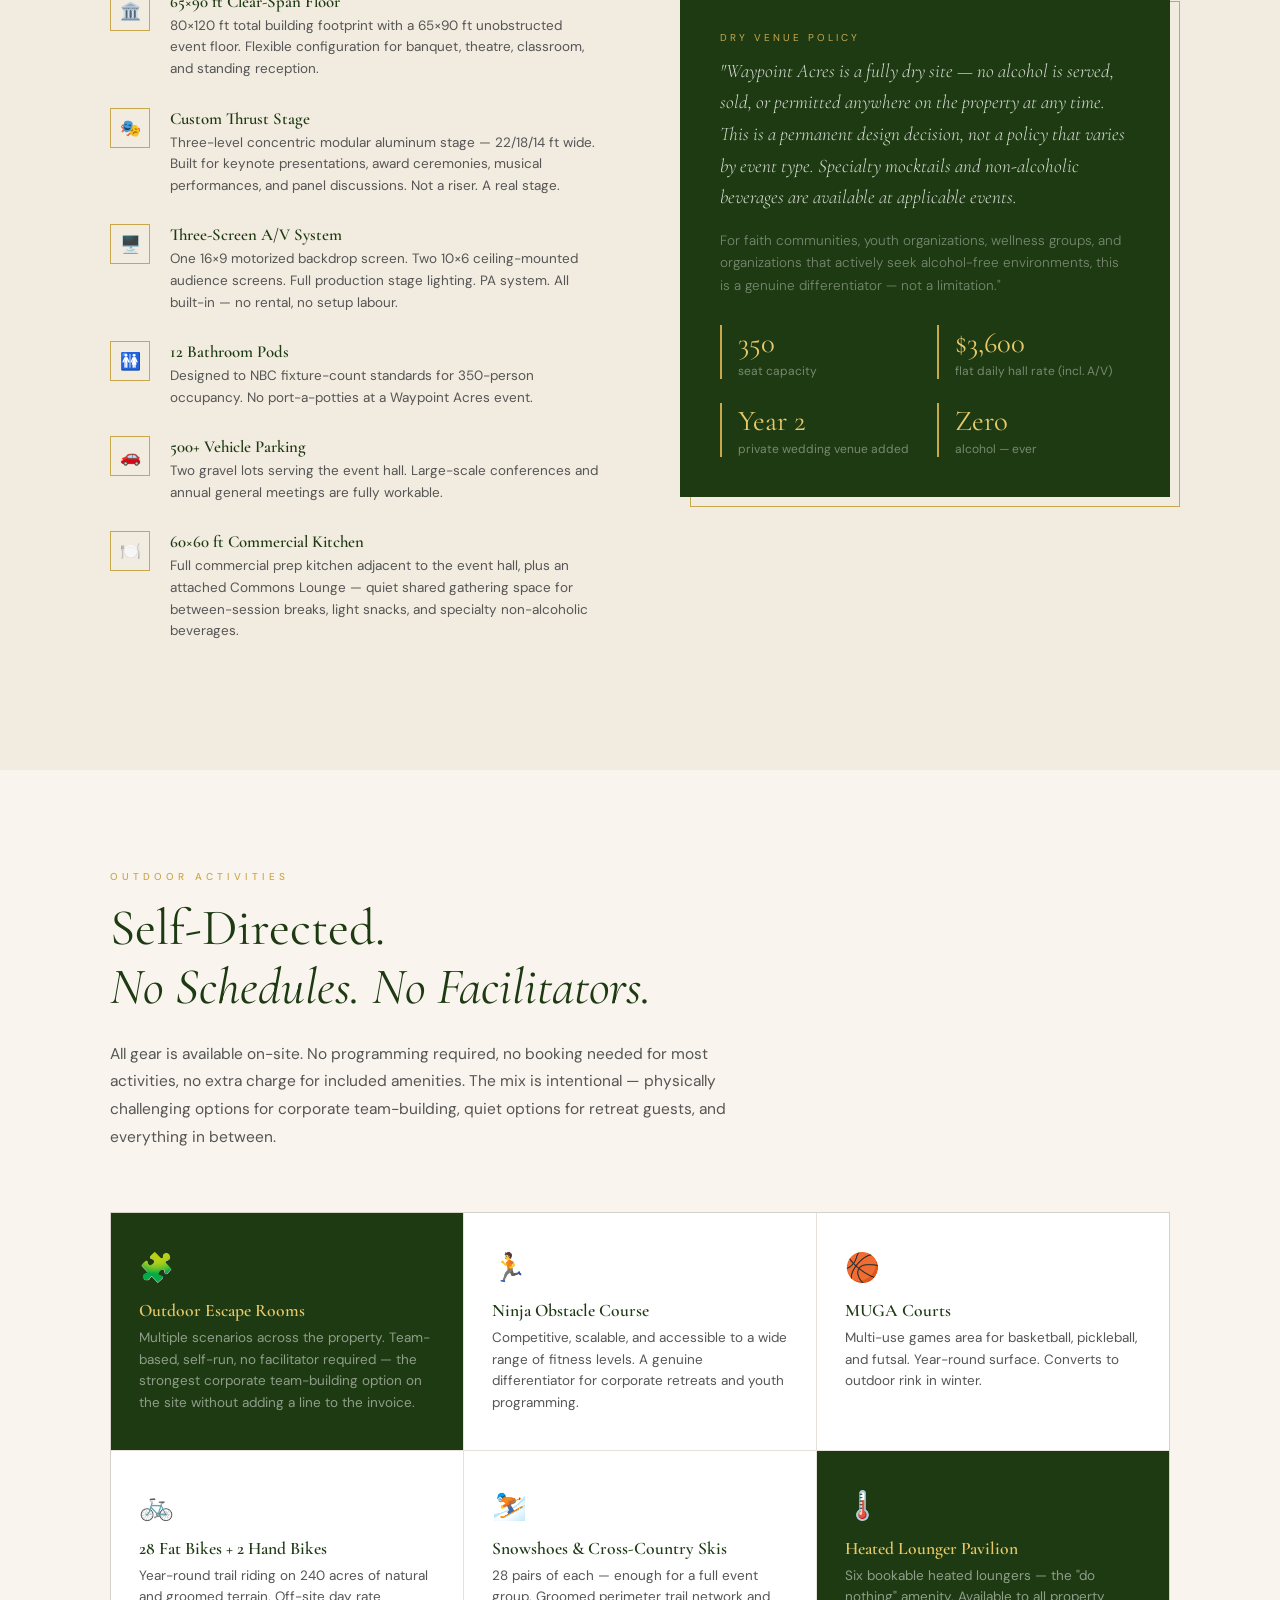
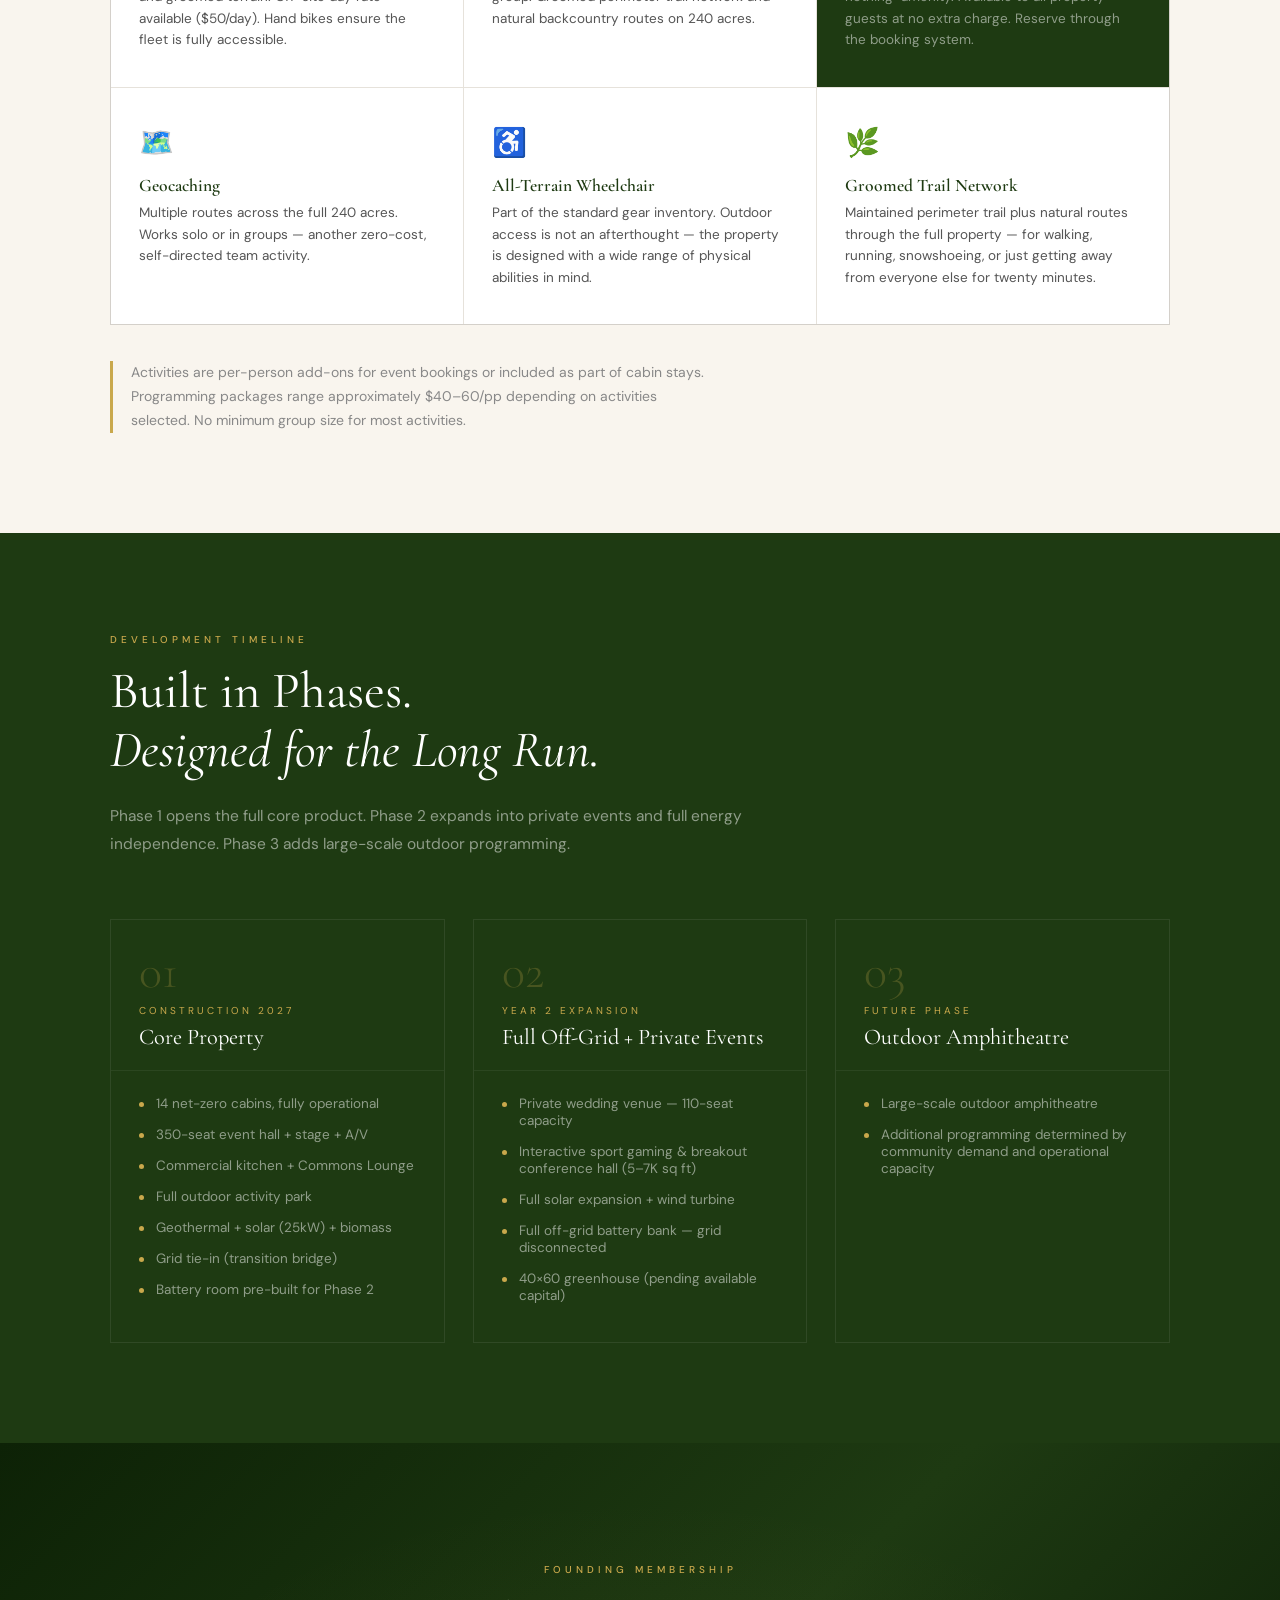
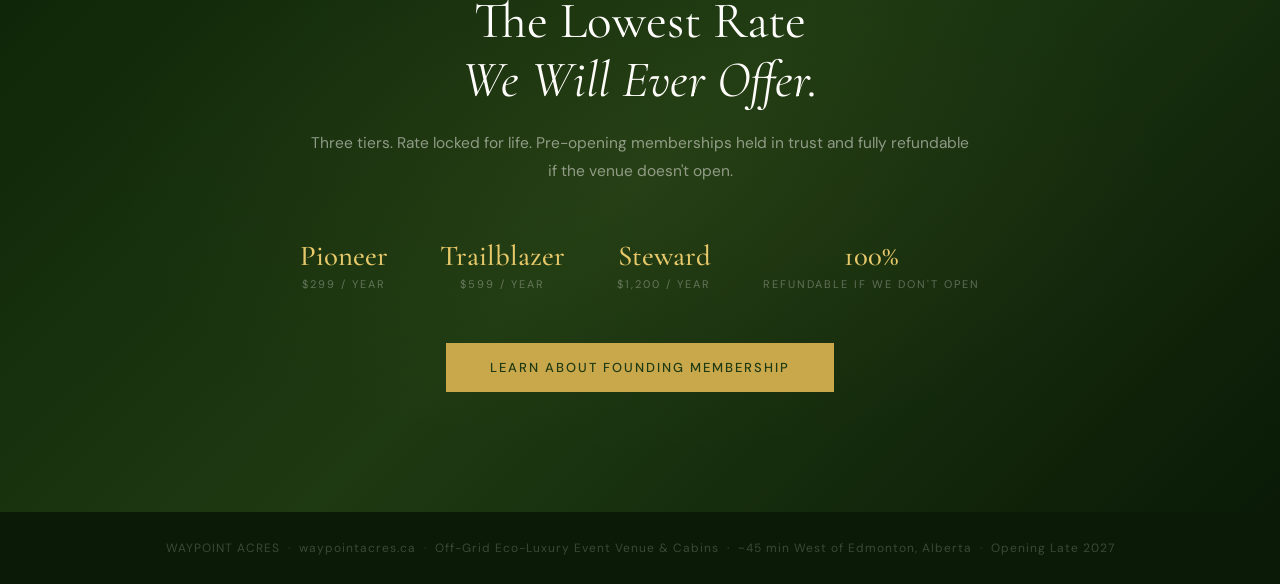
==== commit 5873fc58: "Change active link from 'Overview' to 'Home'" ====
--- a/index.html
+++ b/index.html
@@ -216,7 +216,7 @@
 <nav class="topnav">
   <a href="index.html" class="nav-logo">Waypoint <span>Acres</span></a>
   <div class="nav-links">
-    <a href="index.html" class="active">Overview</a>
+    <a href="index.html" class="active">Home</a>
     <a href="cabins.html">Cabins</a>
     <a href="founders.html" class="nav-cta">Founding Members</a>
   </div>
